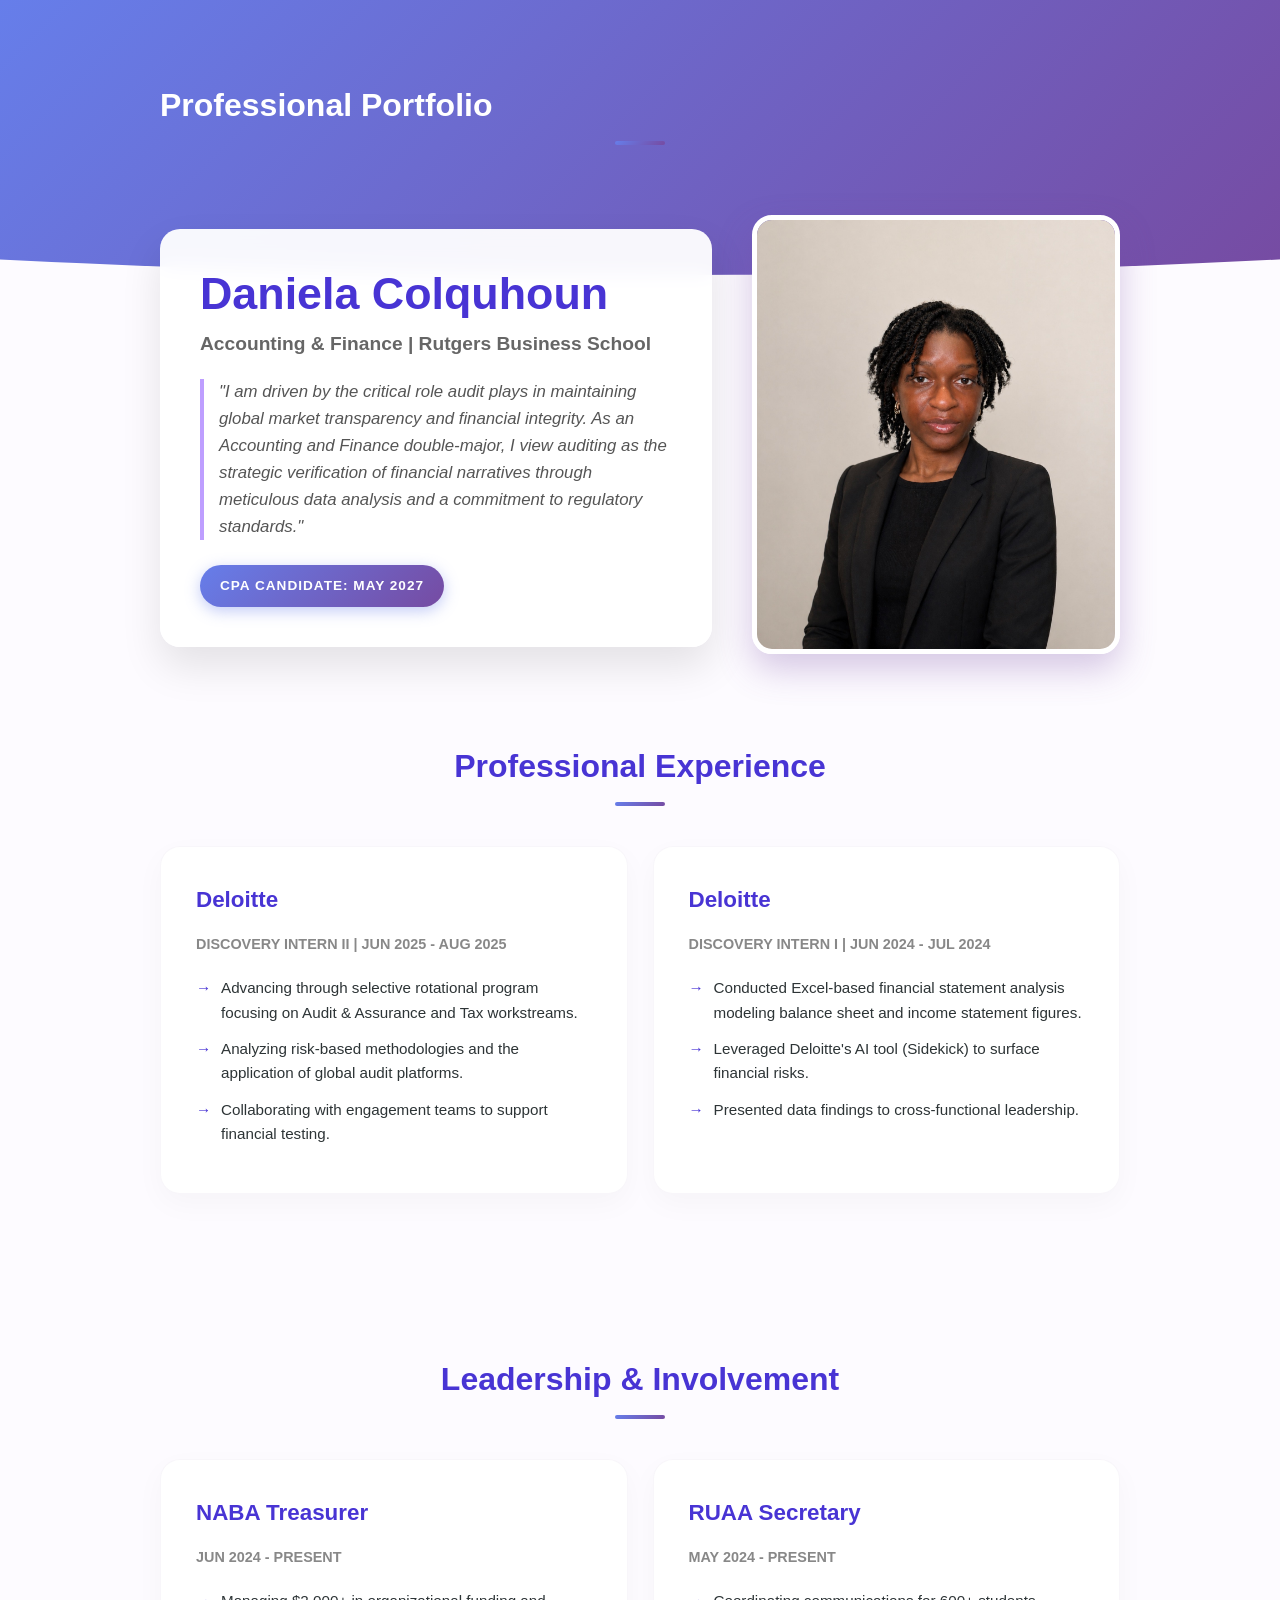
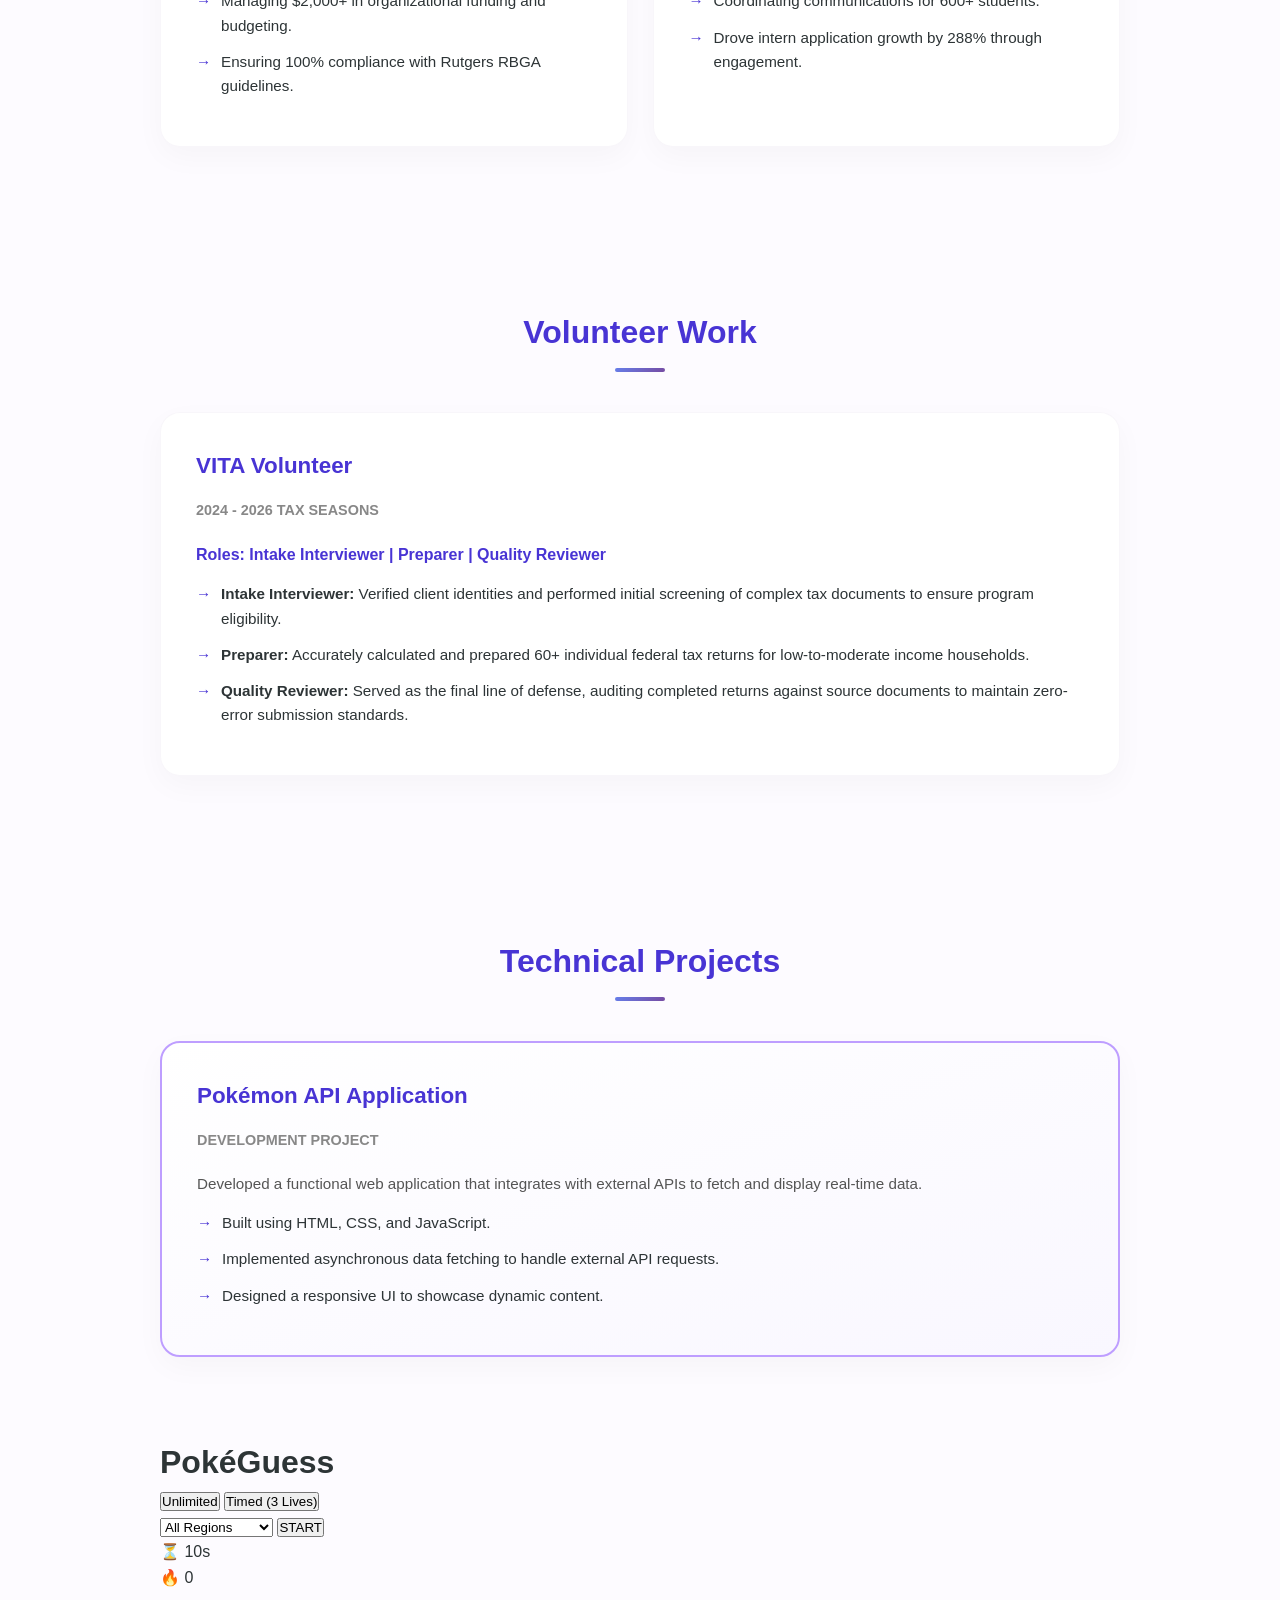
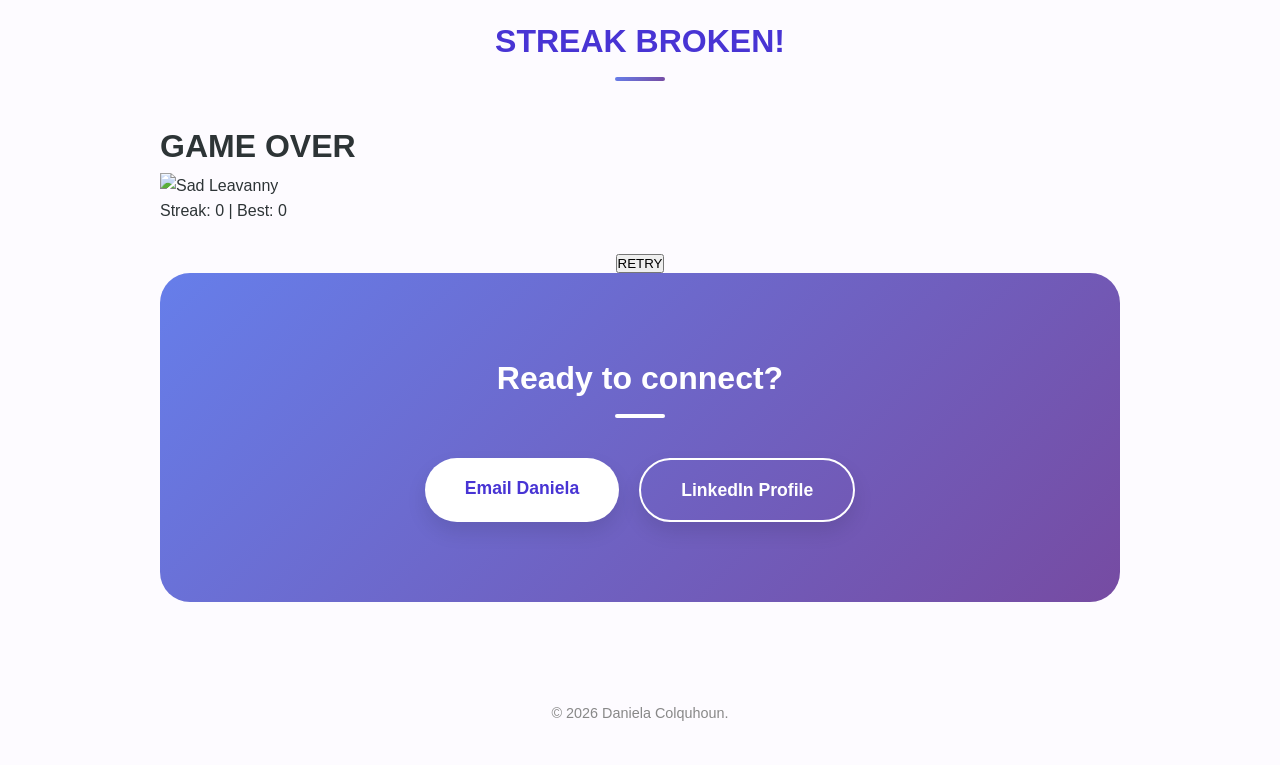
==== index.html @ 24320931 "Update index.html" ====
<!DOCTYPE html>
<html lang="en">
<head>
    <meta charset="UTF-8">
    <meta name="viewport" content="width=device-width, initial-scale=1.0">
    <title>Daniela Colquhoun | Accounting & Finance Portfolio</title>
    <!-- Animation Library -->
    <link rel="stylesheet" href="https://cdnjs.cloudflare.com/ajax/libs/animate.css/4.1.1/animate.min.css"/>
    <style>
        :root {
            --primary-grad: linear-gradient(135deg, #667eea 0%, #764ba2 100%);
            --deep-purple: #4834d4;
            --accent-purple: #be9eff;
            --background: #fdfbff;
            --text-dark: #2d3436;
            --white: #ffffff;
        }

        * { box-sizing: border-box; margin: 0; padding: 0; }

        body {
            font-family: 'Inter', -apple-system, BlinkMacSystemFont, "Segoe UI", Roboto, sans-serif;
            line-height: 1.6;
            color: var(--text-dark);
            background-color: var(--background);
            overflow-x: hidden;
        }

        .header-bg {
            background: var(--primary-grad);
            color: white;
            padding: 80px 0 120px 0;
            clip-path: ellipse(150% 100% at 50% 0%);
        }

        .container { max-width: 1000px; margin: 0 auto; padding: 0 20px; }

        .hero {
            display: grid;
            grid-template-columns: 1.2fr 0.8fr;
            gap: 40px;
            align-items: center;
            margin-top: -60px;
        }

        .hero-text {
            background: rgba(255, 255, 255, 0.95);
            padding: 40px;
            border-radius: 20px;
            box-shadow: 0 20px 40px rgba(0,0,0,0.1);
            backdrop-filter: blur(10px);
        }

        .hero-text h1 { font-size: 2.8rem; color: var(--deep-purple); line-height: 1.1; margin-bottom: 10px; }
        .hero-text .subtitle { font-size: 1.2rem; color: #666; font-weight: 600; margin-bottom: 20px; display: block; }
        .hero-text p { font-size: 1.05rem; margin-bottom: 25px; color: #555; border-left: 4px solid var(--accent-purple); padding-left: 15px; font-style: italic; }

        .profile-pic { 
            width: 100%; 
            border-radius: 20px; 
            box-shadow: 0 15px 35px rgba(118, 75, 162, 0.3);
            border: 5px solid white;
            transition: transform 0.4s ease;
        }
        .profile-pic:hover { transform: scale(1.03); }

        .badge {
            display: inline-block;
            padding: 10px 20px;
            background: var(--primary-grad);
            color: white;
            border-radius: 50px;
            font-weight: bold;
            font-size: 0.85rem;
            text-transform: uppercase;
            letter-spacing: 1px;
            box-shadow: 0 4px 15px rgba(102, 126, 234, 0.4);
        }

        section { padding: 80px 0; }
        h2 { font-size: 2rem; color: var(--deep-purple); margin-bottom: 40px; text-align: center; position: relative; }
        h2::after {
            content: '';
            display: block;
            width: 50px;
            height: 4px;
            background: var(--primary-grad);
            margin: 10px auto;
            border-radius: 2px;
        }

        .bento-grid { display: grid; grid-template-columns: repeat(auto-fit, minmax(320px, 1fr)); gap: 25px; }

        .card { 
            background: var(--white); 
            padding: 35px; 
            border-radius: 20px; 
            box-shadow: 0 10px 30px rgba(0,0,0,0.03); 
            transition: all 0.3s ease;
            border: 1px solid rgba(118, 75, 162, 0.05);
        }
        .card:hover { 
            transform: translateY(-10px); 
            box-shadow: 0 20px 40px rgba(118, 75, 162, 0.1);
        }
        .card h3 { color: var(--deep-purple); margin-bottom: 15px; font-size: 1.4rem; }
        .card .date { display: block; font-size: 0.9rem; color: #888; margin-bottom: 20px; font-weight: 600; text-transform: uppercase; }

        ul { list-style-type: none; }
        ul li { position: relative; padding-left: 25px; margin-bottom: 12px; font-size: 0.95rem; }
        ul li::before { 
            content: "→"; 
            color: var(--deep-purple); 
            position: absolute; 
            left: 0; 
            font-weight: bold; 
        }

        #contact { 
            text-align: center; 
            background: var(--primary-grad); 
            padding: 80px 20px; 
            border-radius: 30px; 
            color: white;
            margin-bottom: 60px;
        }
        #contact h2 { color: white; }
        #contact h2::after { background: white; }

        .btn-group {
            display: flex;
            gap: 20px;
            justify-content: center;
            flex-wrap: wrap;
            margin-top: 30px;
        }

        .btn {
            display: inline-block;
            padding: 16px 40px;
            background: white;
            color: var(--deep-purple);
            text-decoration: none;
            border-radius: 50px;
            font-weight: bold;
            font-size: 1.1rem;
            transition: all 0.3s ease;
            box-shadow: 0 10px 20px rgba(0,0,0,0.1);
        }
        .btn:hover { 
            transform: scale(1.05);
            box-shadow: 0 15px 30px rgba(0,0,0,0.2);
        }

        .btn-outline {
            background: transparent;
            border: 2px solid white;
            color: white;
        }
        .btn-outline:hover {
            background: white;
            color: var(--deep-purple);
        }

        footer { text-align: center; padding: 40px 0; font-size: 0.9rem; color: #888; }

        .reveal { opacity: 0; transform: translateY(30px); transition: all 0.8s ease-out; }
        .reveal.active { opacity: 1; transform: translateY(0); }

        .project-card {
            border: 2px solid var(--accent-purple);
            background: linear-gradient(to bottom right, #ffffff, #f9f7ff);
        }

        @media (max-width: 768px) {
            .hero { grid-template-columns: 1fr; text-align: center; }
            .hero-text { margin-top: 0; }
            .hero-text h1 { font-size: 2.2rem; }
        }
    </style>

    <link rel="stylesheet" href="game-style.css">
    
</head>
<body>

<div class="header-bg">
    <div class="container">
        <h2 style="color: white; border: none; text-align: left; margin-bottom: 0;" class="animate__animated animate__fadeInDown">Professional Portfolio</h2>
    </div>
</div>

<div class="container">
    <header class="hero">
        <div class="hero-text animate__animated animate__fadeInLeft">
            <h1>Daniela Colquhoun</h1>
            <span class="subtitle">Accounting & Finance | Rutgers Business School</span>
            <p>
                "I am driven by the critical role audit plays in maintaining global market transparency and financial integrity. As an Accounting and Finance double-major, I view auditing as the strategic verification of financial narratives through meticulous data analysis and a commitment to regulatory standards."
            </p>
            <div class="badge-container">
                <span class="badge">CPA Candidate: May 2027</span>
            </div>
        </div>
        <div class="hero-image animate__animated animate__fadeInRight">
            <img src="Assets/IMG_1152.jpg" alt="Daniela Colquhoun" class="profile-pic">
        </div>
    </header>

    <section id="experience">
        <h2 class="reveal">Professional Experience</h2>
        <div class="bento-grid">
            <div class="card reveal">
                <h3>Deloitte</h3>
                <span class="date">Discovery Intern II | Jun 2025 - Aug 2025</span>
                <ul>
                    <li>Advancing through selective rotational program focusing on Audit & Assurance and Tax workstreams.</li>
                    <li>Analyzing risk-based methodologies and the application of global audit platforms.</li>
                    <li>Collaborating with engagement teams to support financial testing.</li>
                </ul>
            </div>

            <div class="card reveal">
                <h3>Deloitte</h3>
                <span class="date">Discovery Intern I | Jun 2024 - Jul 2024</span>
                <ul>
                    <li>Conducted Excel-based financial statement analysis modeling balance sheet and income statement figures.</li>
                    <li>Leveraged Deloitte's AI tool (Sidekick) to surface financial risks.</li>
                    <li>Presented data findings to cross-functional leadership.</li>
                </ul>
            </div>
        </div>
    </section>

    <section id="leadership">
        <h2 class="reveal">Leadership & Involvement</h2>
        <div class="bento-grid">
            <div class="card reveal">
                <h3>NABA Treasurer</h3>
                <span class="date">Jun 2024 - Present</span>
                <ul>
                    <li>Managing $2,000+ in organizational funding and budgeting.</li>
                    <li>Ensuring 100% compliance with Rutgers RBGA guidelines.</li>
                </ul>
            </div>
            <div class="card reveal">
                <h3>RUAA Secretary</h3>
                <span class="date">May 2024 - Present</span>
                <ul>
                    <li>Coordinating communications for 600+ students.</li>
                    <li>Drove intern application growth by 288% through engagement.</li>
                </ul>
            </div>
        </div>
    </section>

    <section id="volunteer">
        <h2 class="reveal">Volunteer Work</h2>
        <div class="card reveal" style="width: 100%;">
            <h3>VITA Volunteer</h3>
            <span class="date">2024 - 2026 Tax Seasons</span>
            <p style="margin-bottom: 15px; font-weight: 600; color: var(--deep-purple);">Roles: Intake Interviewer | Preparer | Quality Reviewer</p>
            <ul>
                <li><strong>Intake Interviewer:</strong> Verified client identities and performed initial screening of complex tax documents to ensure program eligibility.</li>
                <li><strong>Preparer:</strong> Accurately calculated and prepared 60+ individual federal tax returns for low-to-moderate income households.</li>
                <li><strong>Quality Reviewer:</strong> Served as the final line of defense, auditing completed returns against source documents to maintain zero-error submission standards.</li>
            </ul>
        </div>
    </section>

    <section id="projects">
        <h2 class="reveal">Technical Projects</h2>
        <div class="bento-grid">
            <div class="card reveal project-card">
                <h3>Pokémon API Application</h3>
                <span class="date">Development Project</span>
                <p style="margin-bottom: 15px; font-size: 0.95rem; color: #555;">Developed a functional web application that integrates with external APIs to fetch and display real-time data.</p>
                <ul>
                    <li>Built using HTML, CSS, and JavaScript.</li>
                    <li>Implemented asynchronous data fetching to handle external API requests.</li>
                    <li>Designed a responsive UI to showcase dynamic content.</li>
                </ul>
            </div>
        </div>
    </section>

    <div id="poke-mini-app">
    <div id="start-screen" class="game-screen">
        <h1>PokéGuess</h1>
        <div class="mode-select">
            <button onclick="setMode('unlimited')">Unlimited</button>
            <button onclick="setMode('timed')">Timed (3 Lives)</button>
        </div>
        <div id="filter-settings" class="hidden">
            <select id="region-filter">
                <option value="all">All Regions</option>
                <option value="kanto">Kanto (Gen 1)</option>
                <option value="paldea">Paldea (Gen 9)</option>
            </select>
            <button class="start-btn" onclick="startGame()">START</button>
        </div>
    </div>

    <div id="game-container" class="game-screen hidden">
        <div class="stats-bar">
            <div id="lives-container"></div>
            <div id="timer-wrapper" class="hidden">⏳ <span id="timer">10</span>s</div>
            <div class="streak-count">🔥 <span id="current-score">0</span></div>
        </div>
        <div class="canvas">
            <img id="poke-sprite" class="silhouette" src="">
        </div>
        <div id="button-grid"></div>
    </div>

    <div id="game-over-screen" class="game-screen hidden">
        <div class="game-over-content">
            <h2 class="streak-text">STREAK BROKEN!</h2>
            <h1 class="game-over-text">GAME OVER</h1>
            <img src="leavanny_sad.png" alt="Sad Leavanny" class="sad-img">
            <div class="final-stats">
                <p>Streak: <span id="final-score">0</span> | Best: <span id="local-high">0</span></p>
            </div>
            <div class="btn-group">
                <button class="animated-btn" onclick="location.reload()">RETRY</button>
            </div>
        </div>
    </div>
</div>
    
    <section id="contact" class="reveal">
        <h2>Ready to connect?</h2>
        <div class="btn-group">
            <a href="mailto:daniela.colquhoun@gmail.com" class="btn">Email Daniela</a>
            <a href="https://linkedin.com/in/daniela-colquhoun" target="_blank" class="btn btn-outline">LinkedIn Profile</a>
        </div>
    </section>

    <footer>
        <p>&copy; 2026 Daniela Colquhoun.</p>
    </footer>
</div>

<script>
    function reveal() {
        var reveals = document.querySelectorAll(".reveal");
        for (var i = 0; i < reveals.length; i++) {
            var windowHeight = window.innerHeight;
            var elementTop = reveals[i].getBoundingClientRect().top;
            var elementVisible = 150;
            if (elementTop < windowHeight - elementVisible) {
                reveals[i].classList.add("active");
            }
        }
    }
    window.addEventListener("scroll", reveal);
    reveal();
</script>

    <script src="game-logic.js"></script>
    
</body>
</html>
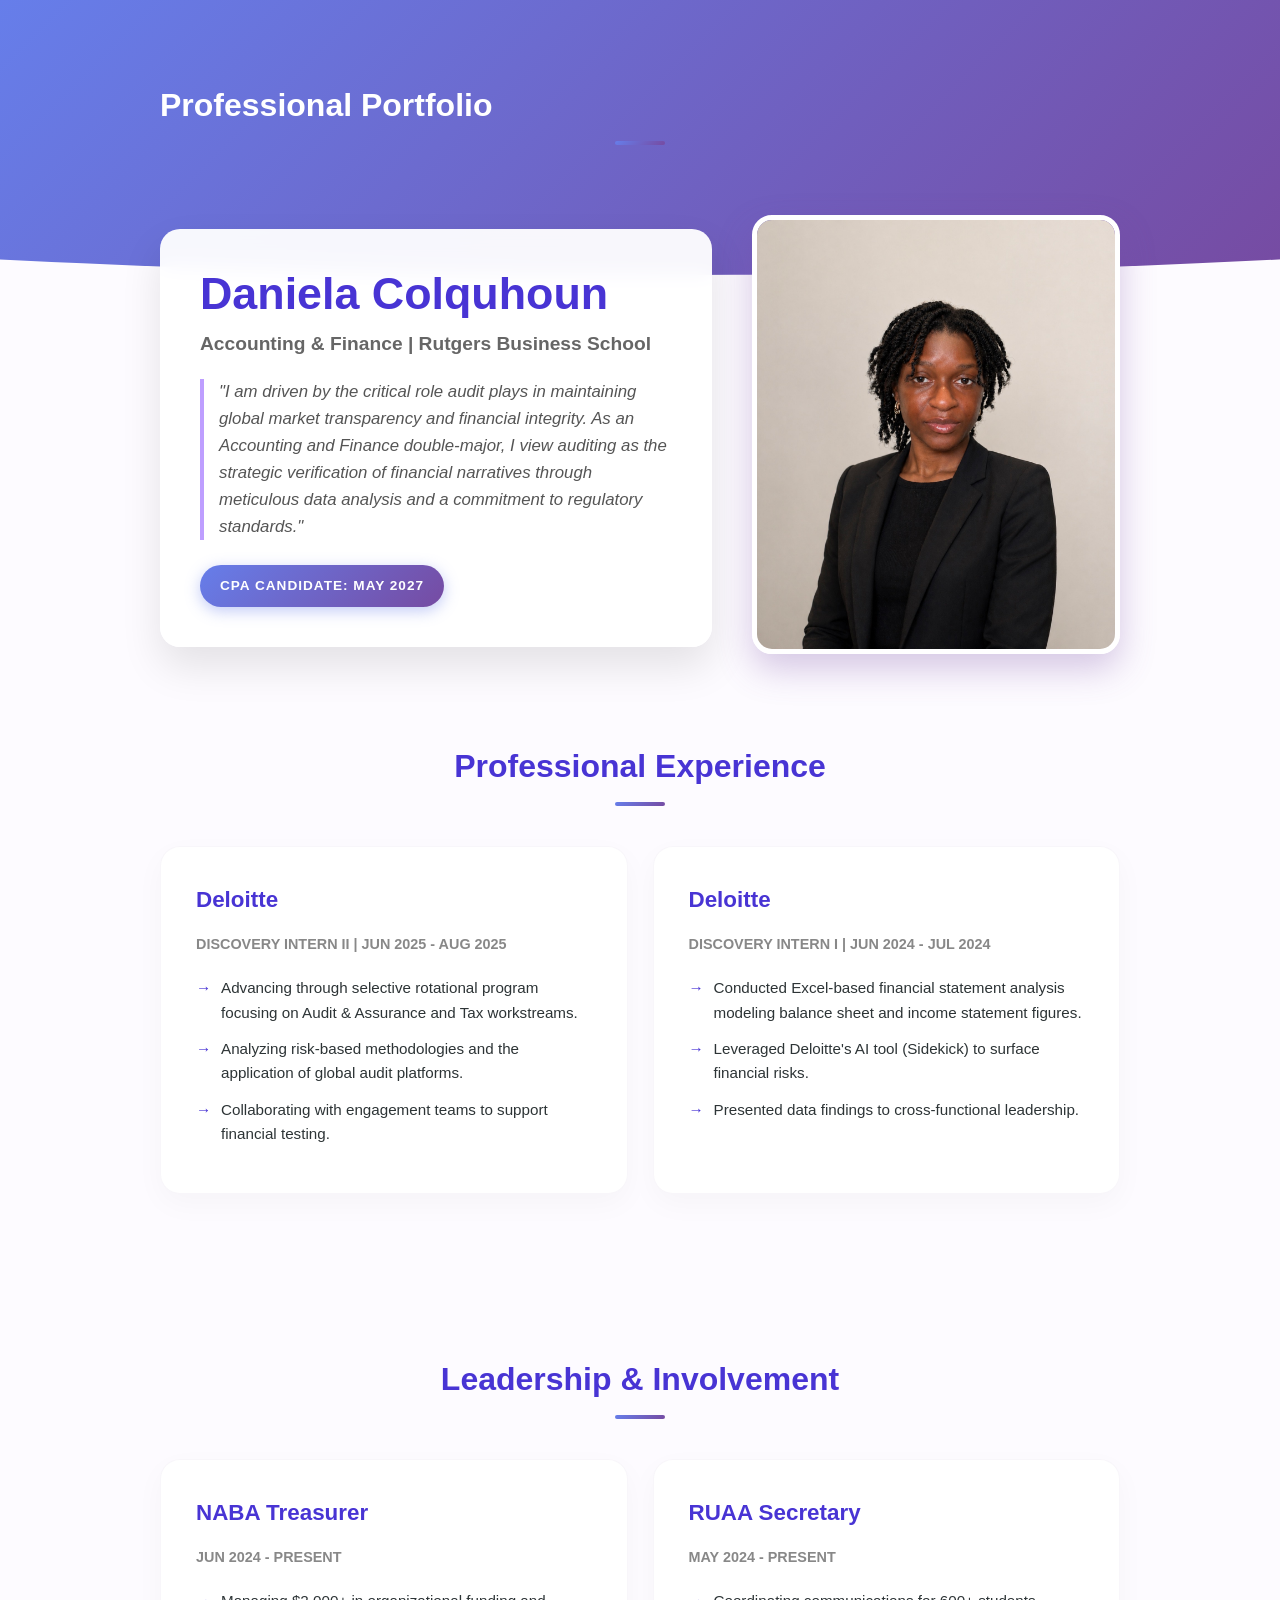
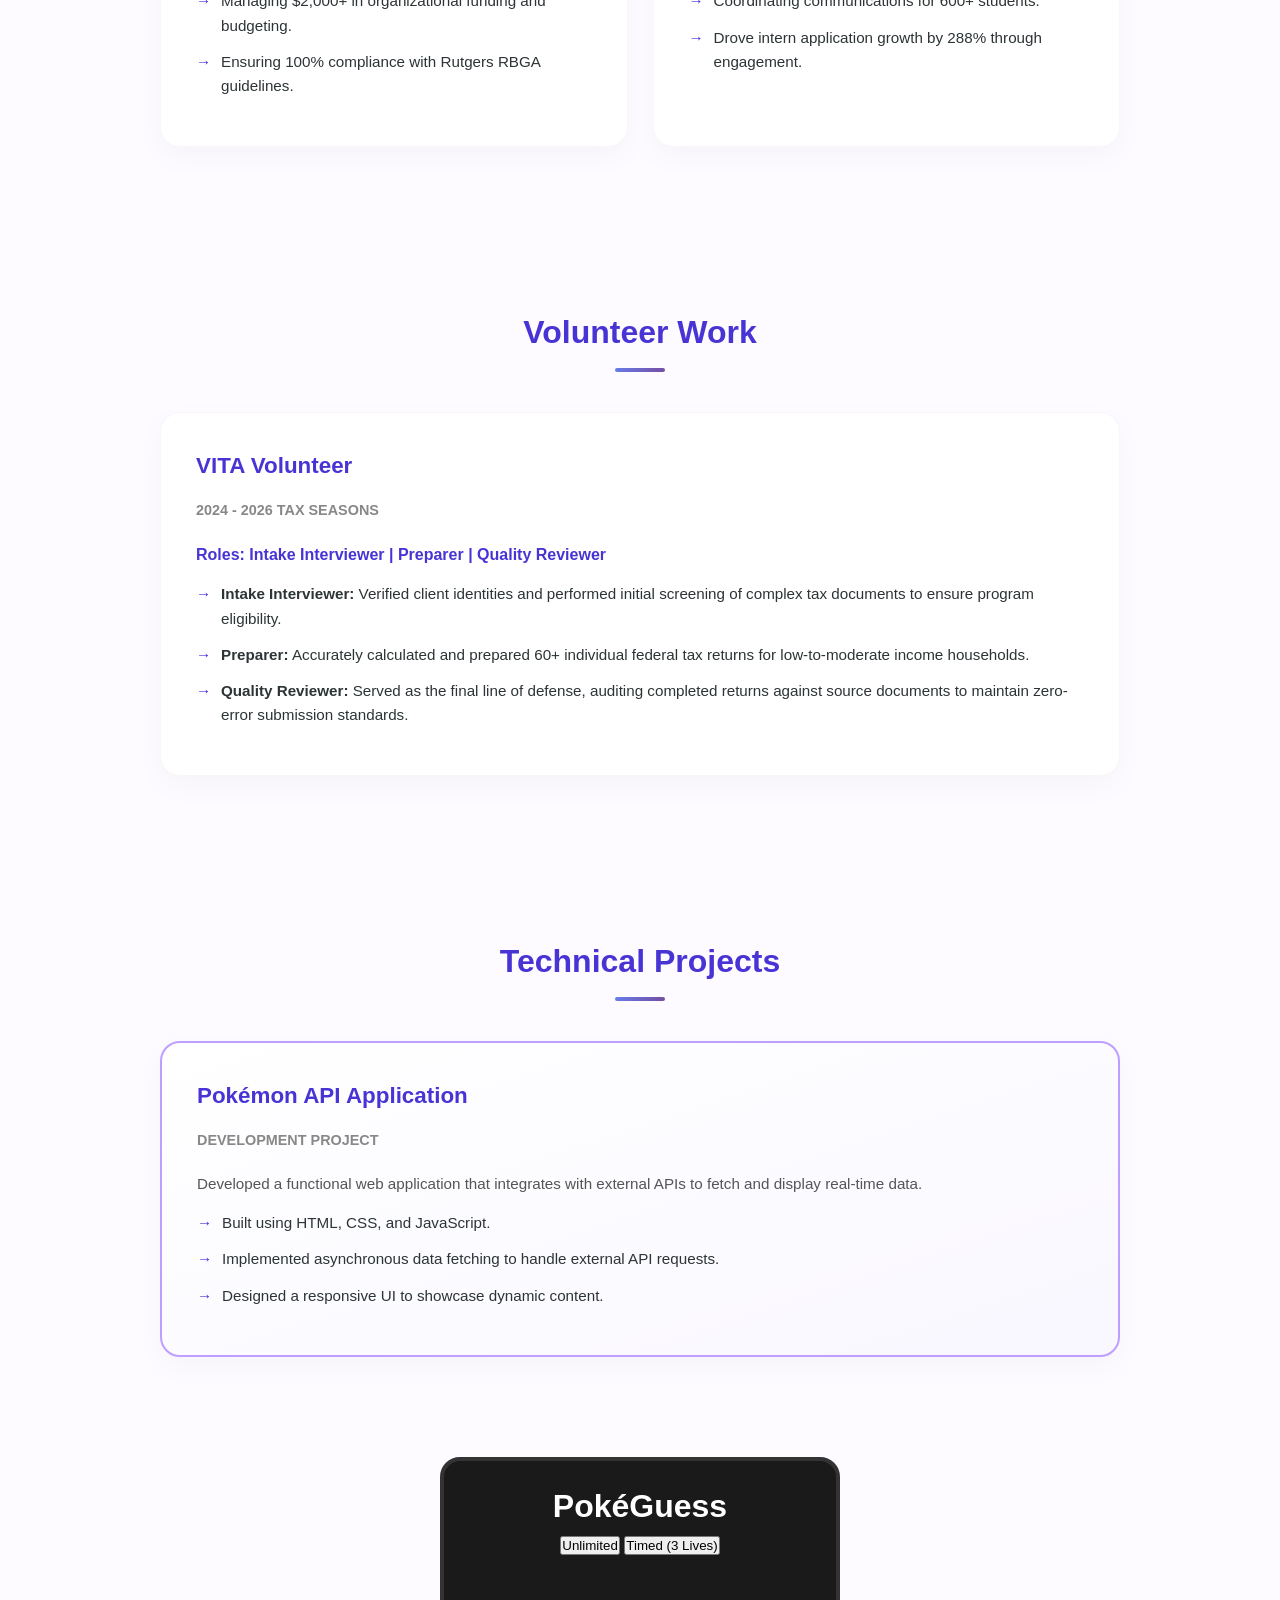
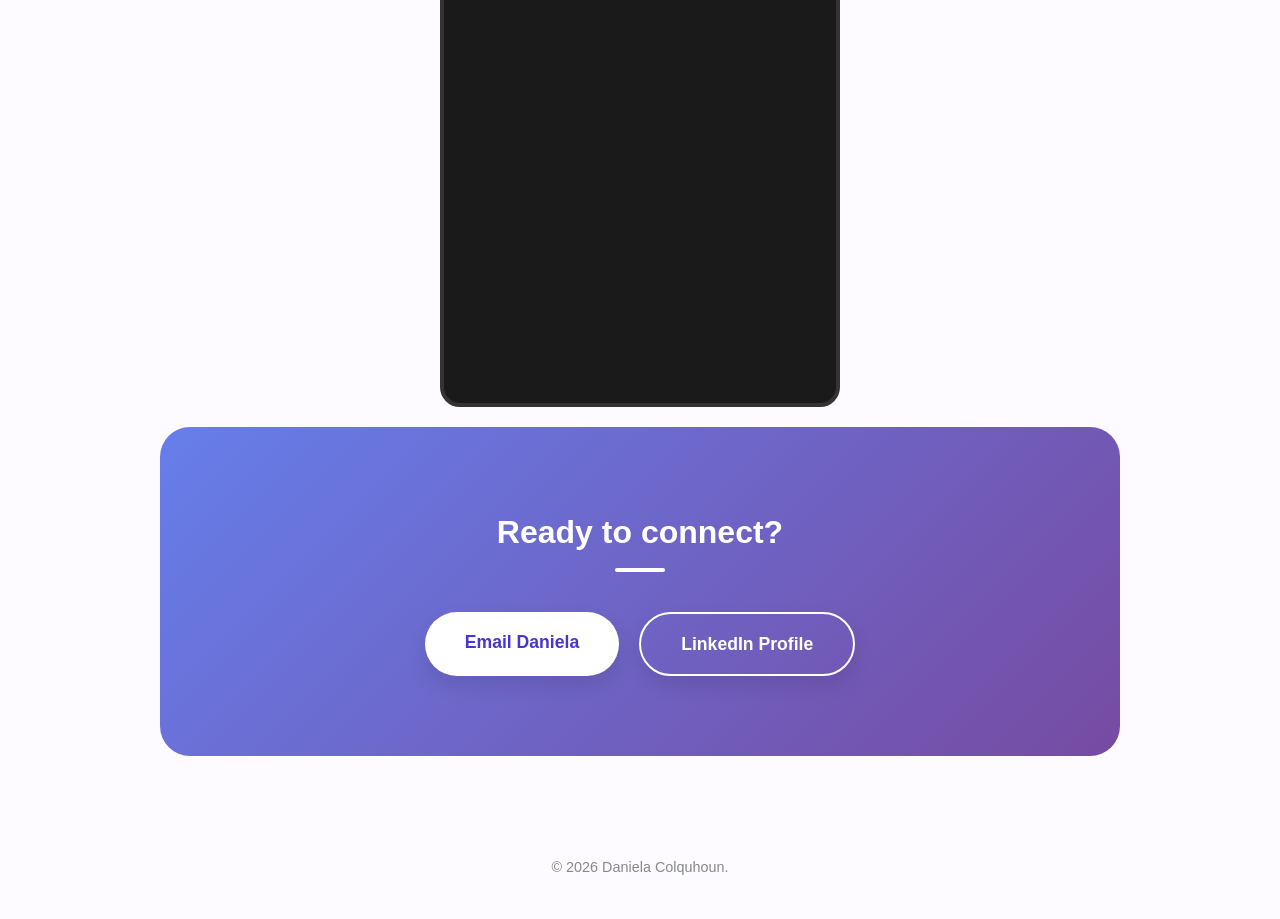
==== commit 836ca157: "Update index.html" ====
--- a/index.html
+++ b/index.html
@@ -15,7 +15,7 @@
             --text-dark: #2d3436;
             --white: #ffffff;
         }
-
+ 
         * { box-sizing: border-box; margin: 0; padding: 0; }
 
         body {
--- a/game-style.css
+++ b/game-style.css
@@ -0,0 +1,34 @@
+#poke-mini-app {
+    width: 100%; max-width: 400px; height: 550px;
+    background: #1a1a1a; color: white; border-radius: 20px;
+    position: relative; overflow: hidden; margin: 20px auto; 
+    border: 4px solid #333; font-family: sans-serif;
+}
+
+.game-screen { 
+    position: absolute; inset: 0; padding: 20px; 
+    display: flex; flex-direction: column; align-items: center; 
+}
+
+.hidden { display: none !important; }
+
+.silhouette { 
+    filter: brightness(0); max-height: 180px; 
+    transition: filter 0.4s; margin: 20px 0;
+}
+.revealed { filter: brightness(1) !important; }
+
+#button-grid { 
+    display: grid; grid-template-columns: 1fr 1fr; 
+    gap: 10px; width: 100%;
+}
+
+.game-over-text {
+    font-size: 2rem; color: #fff;
+    text-shadow: 0 0 10px #ff4444;
+    animation: gameGlow 1.5s infinite alternate;
+}
+
+@keyframes gameGlow { from { opacity: 0.8; } to { opacity: 1; } }
+
+.sad-img { width: 100%; border-radius: 10px; margin: 10px 0; }
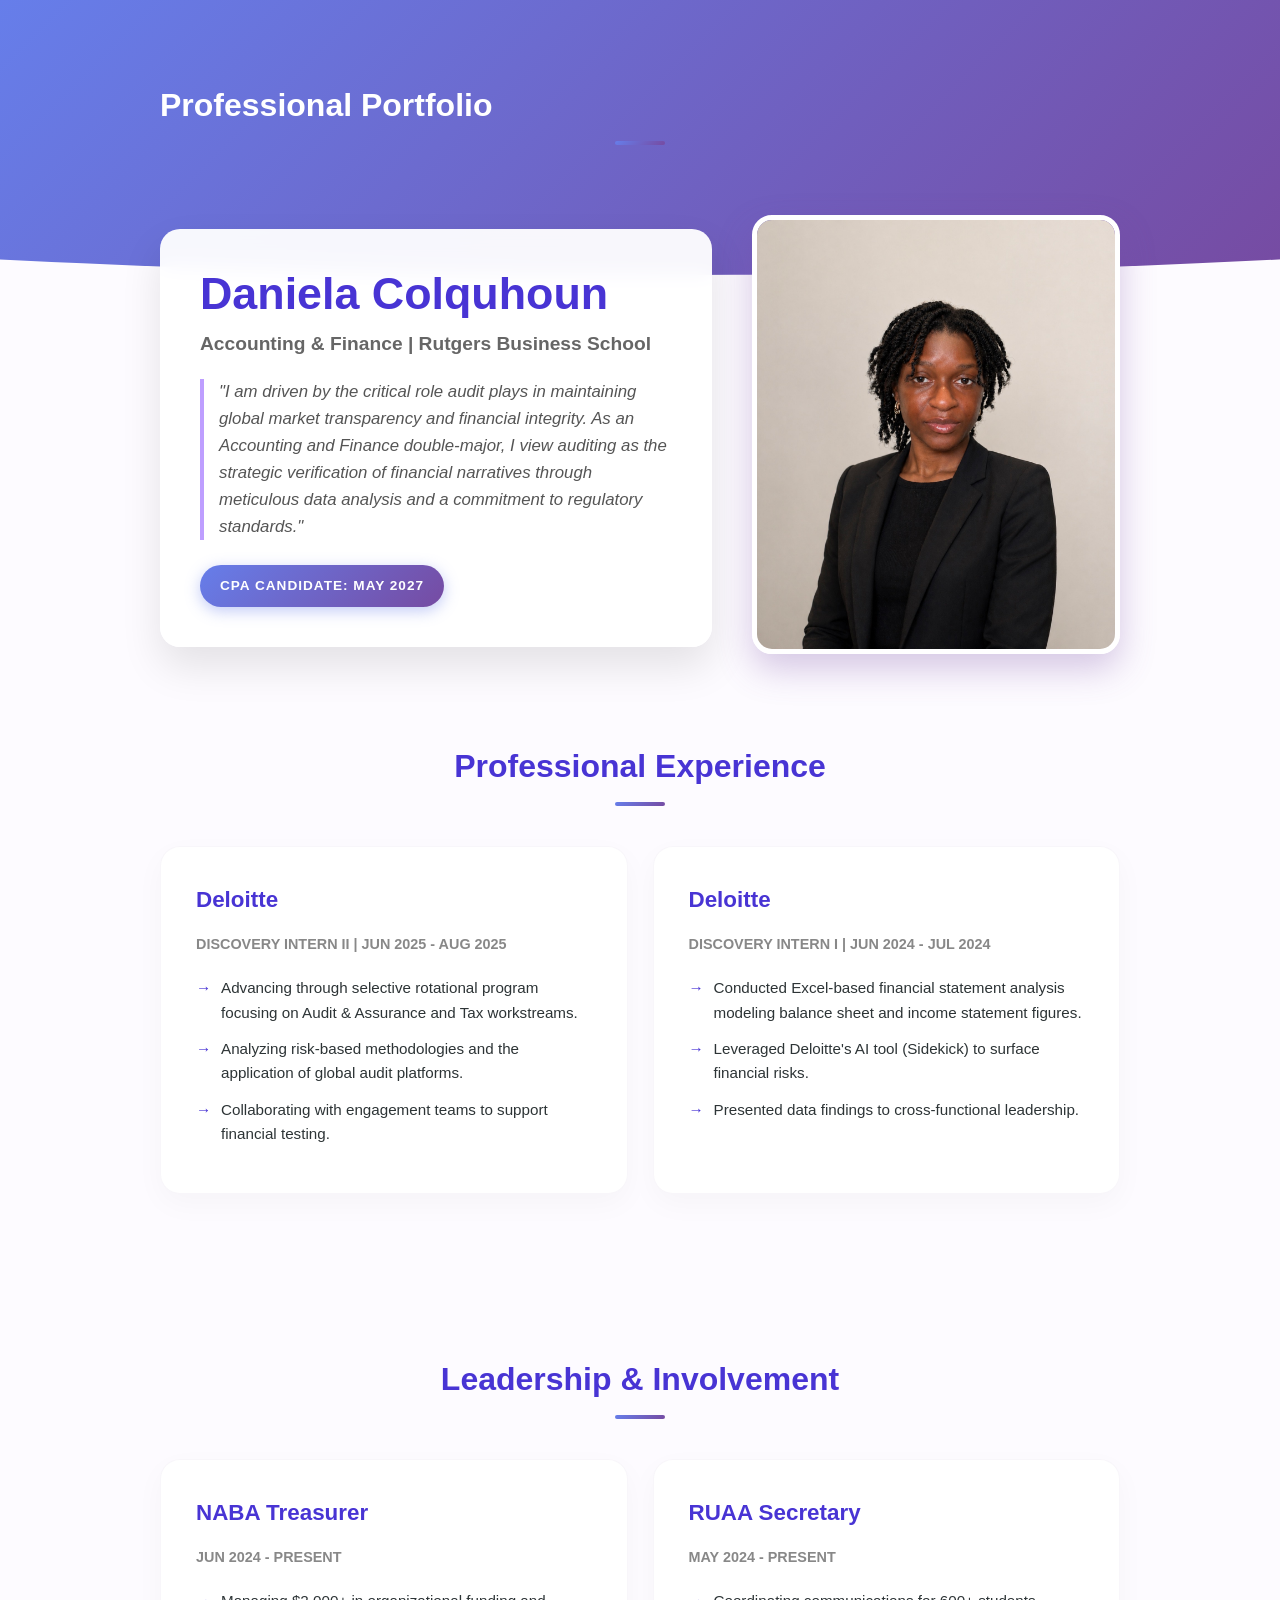
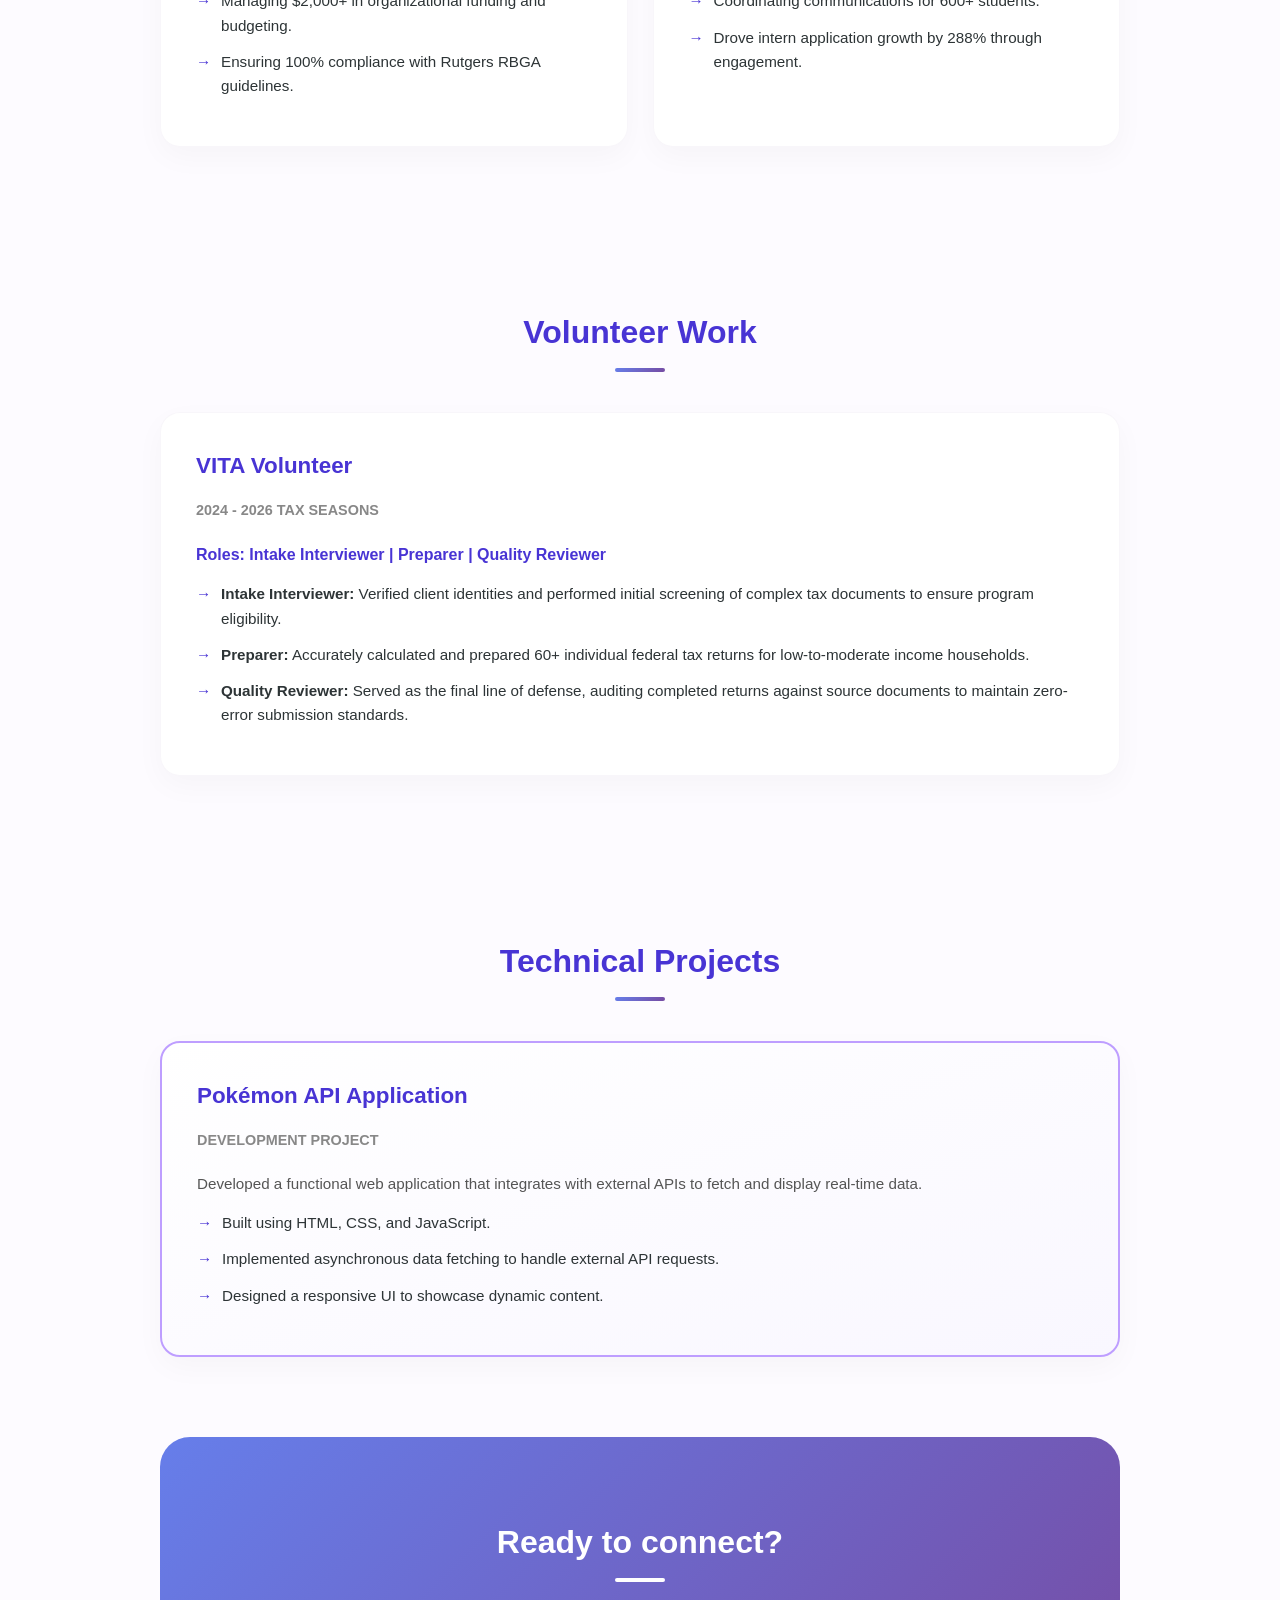
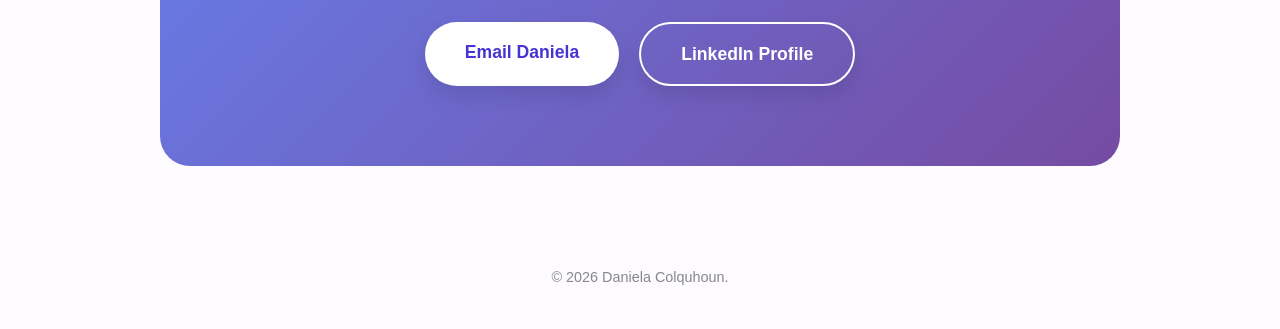
==== commit 5988fa99: "Add files via upload" ====
--- a/index.html
+++ b/index.html
@@ -15,7 +15,7 @@
             --text-dark: #2d3436;
             --white: #ffffff;
         }
- 
+
         * { box-sizing: border-box; margin: 0; padding: 0; }
 
         body {
@@ -178,9 +178,6 @@
             .hero-text h1 { font-size: 2.2rem; }
         }
     </style>
-
-    <link rel="stylesheet" href="game-style.css">
-    
 </head>
 <body>
 
@@ -284,50 +281,6 @@
         </div>
     </section>
 
-    <div id="poke-mini-app">
-    <div id="start-screen" class="game-screen">
-        <h1>PokéGuess</h1>
-        <div class="mode-select">
-            <button onclick="setMode('unlimited')">Unlimited</button>
-            <button onclick="setMode('timed')">Timed (3 Lives)</button>
-        </div>
-        <div id="filter-settings" class="hidden">
-            <select id="region-filter">
-                <option value="all">All Regions</option>
-                <option value="kanto">Kanto (Gen 1)</option>
-                <option value="paldea">Paldea (Gen 9)</option>
-            </select>
-            <button class="start-btn" onclick="startGame()">START</button>
-        </div>
-    </div>
-
-    <div id="game-container" class="game-screen hidden">
-        <div class="stats-bar">
-            <div id="lives-container"></div>
-            <div id="timer-wrapper" class="hidden">⏳ <span id="timer">10</span>s</div>
-            <div class="streak-count">🔥 <span id="current-score">0</span></div>
-        </div>
-        <div class="canvas">
-            <img id="poke-sprite" class="silhouette" src="">
-        </div>
-        <div id="button-grid"></div>
-    </div>
-
-    <div id="game-over-screen" class="game-screen hidden">
-        <div class="game-over-content">
-            <h2 class="streak-text">STREAK BROKEN!</h2>
-            <h1 class="game-over-text">GAME OVER</h1>
-            <img src="leavanny_sad.png" alt="Sad Leavanny" class="sad-img">
-            <div class="final-stats">
-                <p>Streak: <span id="final-score">0</span> | Best: <span id="local-high">0</span></p>
-            </div>
-            <div class="btn-group">
-                <button class="animated-btn" onclick="location.reload()">RETRY</button>
-            </div>
-        </div>
-    </div>
-</div>
-    
     <section id="contact" class="reveal">
         <h2>Ready to connect?</h2>
         <div class="btn-group">
@@ -357,7 +310,5 @@
     reveal();
 </script>
 
-    <script src="game-logic.js"></script>
-    
 </body>
 </html>
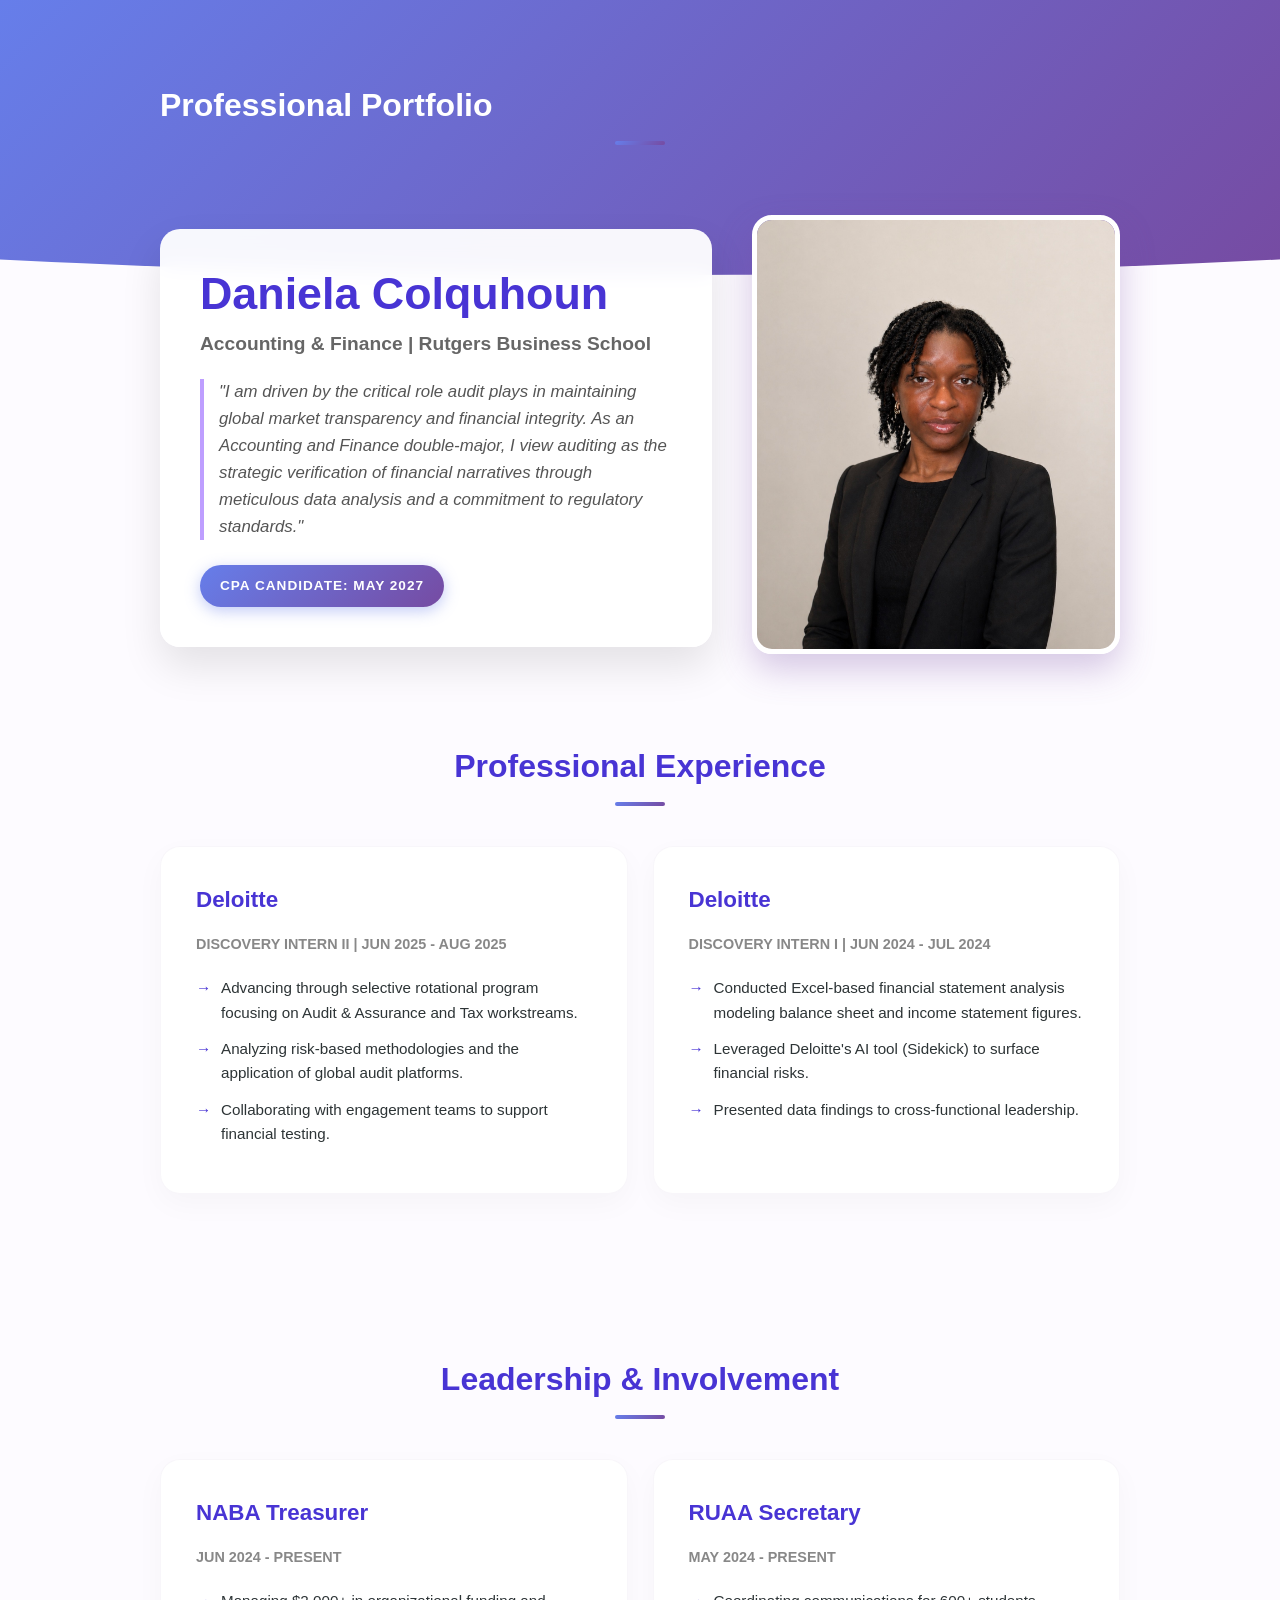
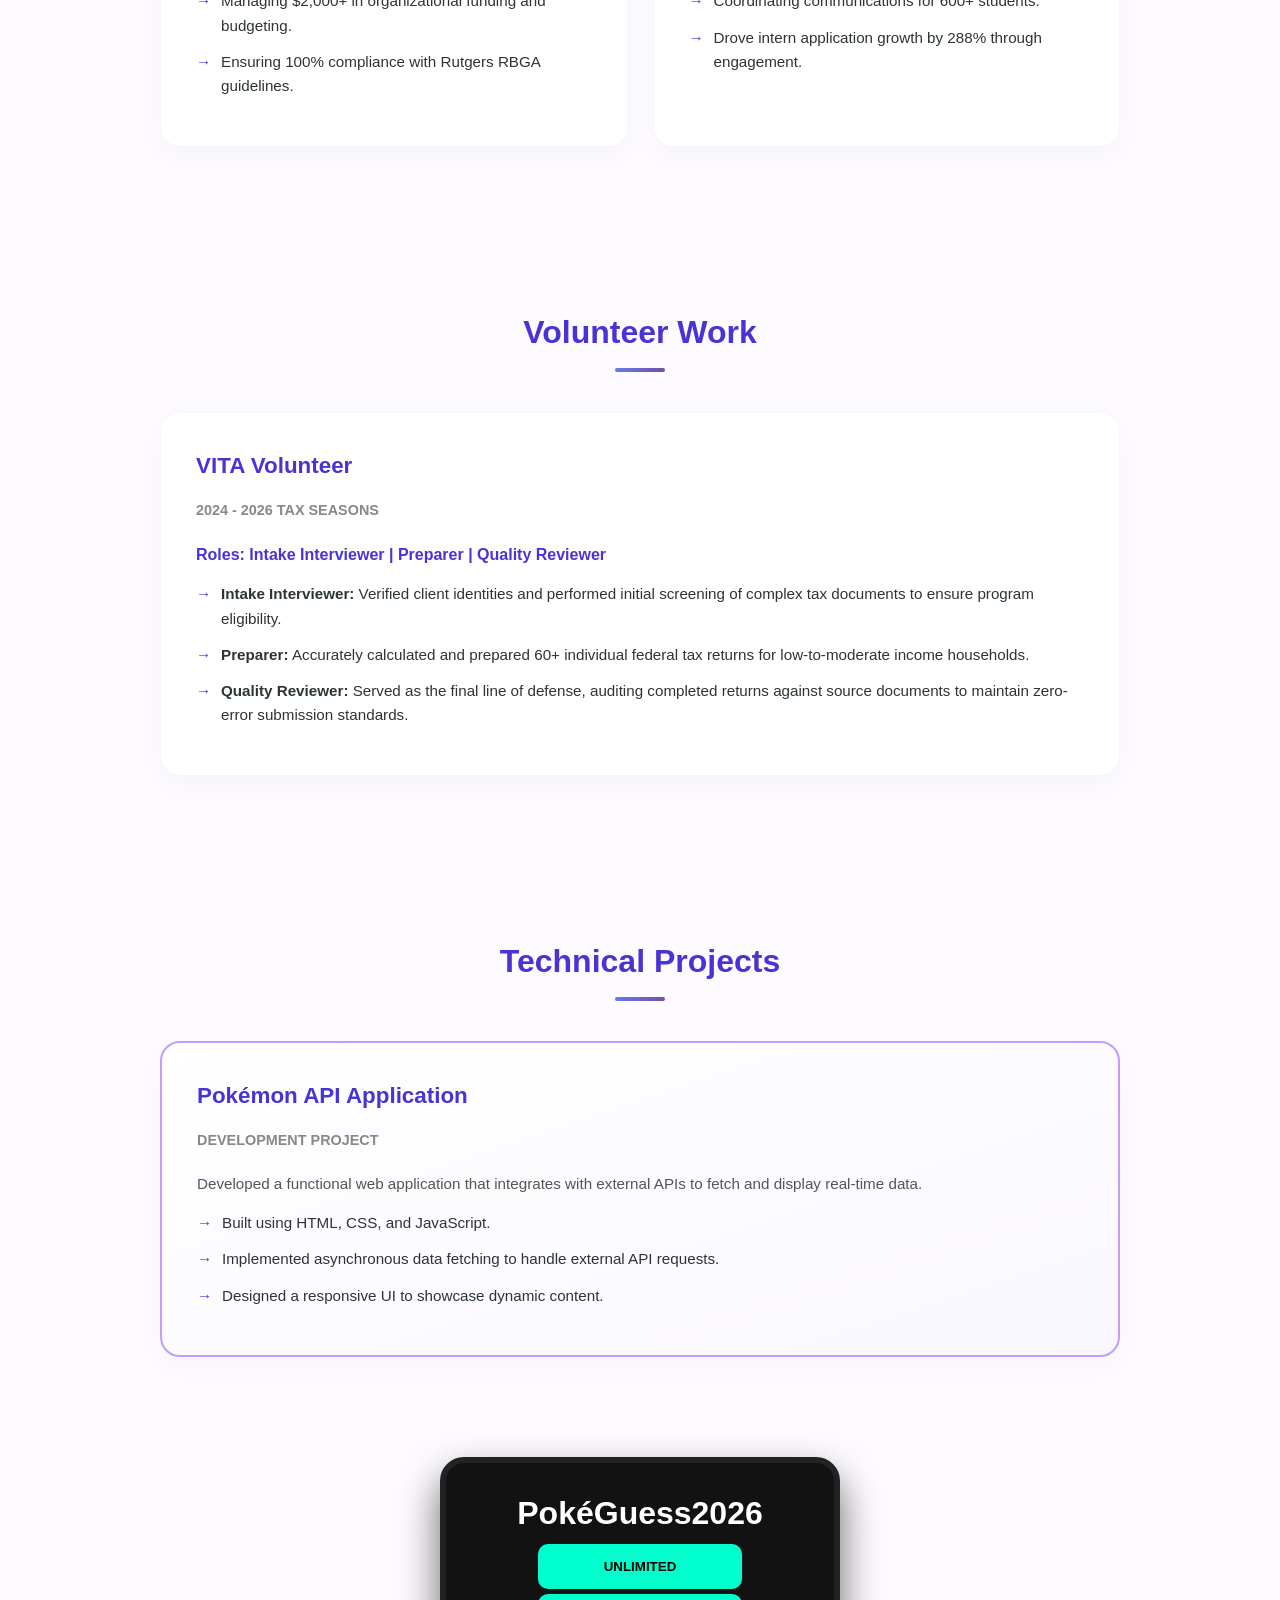
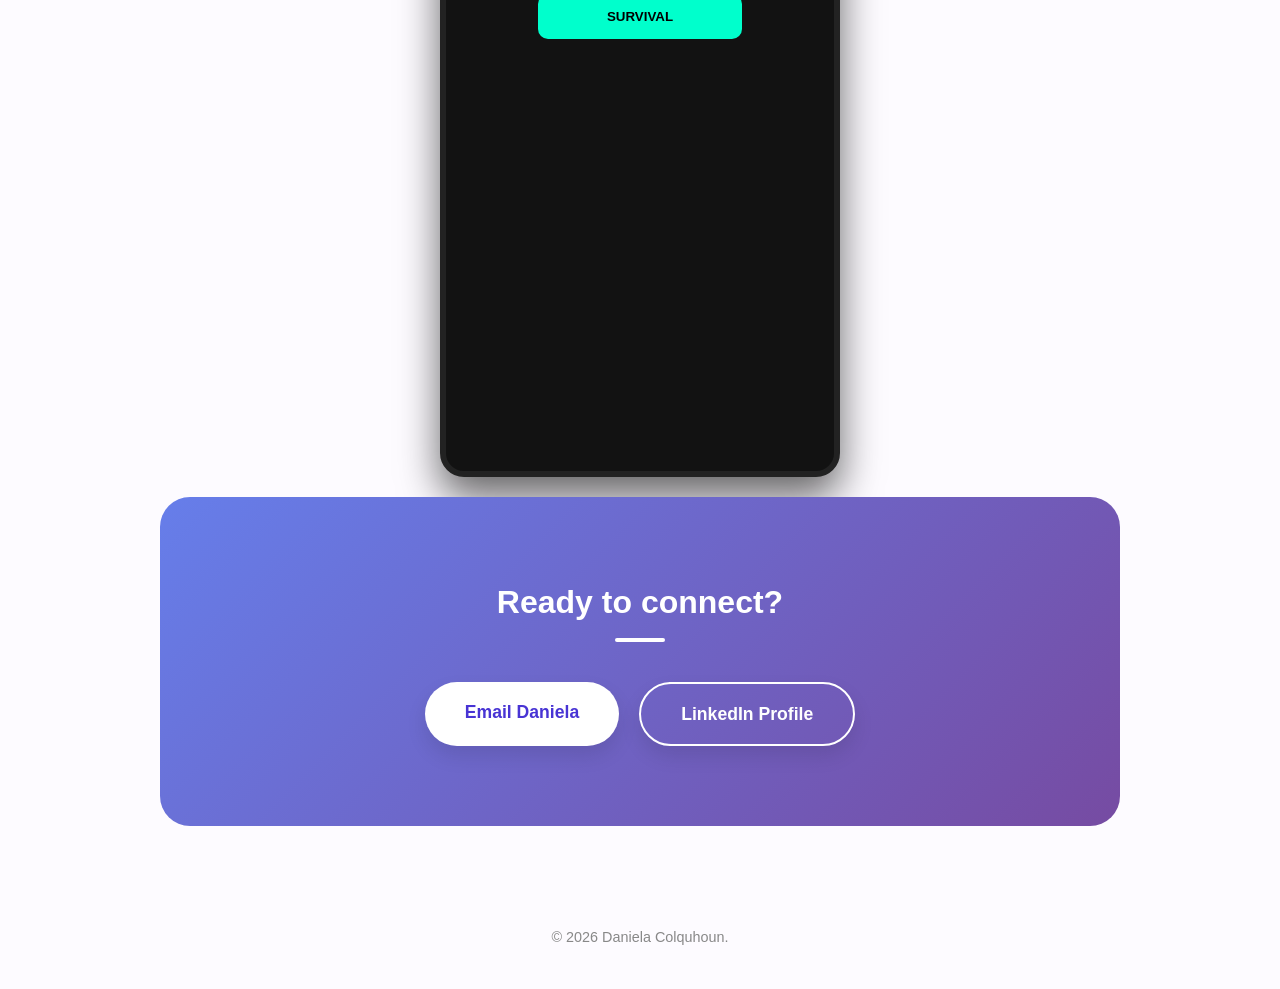
==== commit 0b59f909: "Update index.html" ====
--- a/index.html
+++ b/index.html
@@ -281,6 +281,57 @@
         </div>
     </section>
 
+<div id="poke-mini-app">
+    <div id="start-screen" class="game-screen">
+        <h1 class="game-title">PokéGuess<span>2026</span></h1>
+        <div class="mode-select">
+            <button class="mode-btn" onclick="setMode('unlimited')">UNLIMITED</button>
+            <button class="mode-btn" onclick="setMode('timed')">SURVIVAL</button>
+        </div>
+        <div id="filter-settings" class="hidden">
+            <div class="filter-group">
+                <label>Region</label>
+                <select id="region-filter">
+                    <option value="all">All Generations</option>
+                    <option value="1">Kanto (Gen 1)</option>
+                    <option value="9">Paldea (Gen 9)</option>
+                    <option value="10">Winds & Waves (Gen 10)</option>
+                </select>
+            </div>
+            <div class="filter-group">
+                <label>Type</label>
+                <select id="type-filter"><option value="all">Any Type</option><option value="fire">Fire</option></select>
+            </div>
+            <button class="start-btn" onclick="startGame()">START QUIZ</button>
+        </div>
+    </div>
+
+    <div id="game-container" class="game-screen hidden">
+        <div class="stats-bar">
+            <div id="lives-display">❤️❤️❤️</div>
+            <div id="timer-wrapper" class="hidden">⏳ <span id="timer-display">10</span>s</div>
+            <div class="streak-pill">🔥 <span id="current-score">0</span></div>
+        </div>
+        <div class="canvas"><img id="poke-sprite" class="silhouette" src=""></div>
+        <div id="button-grid"></div>
+    </div>
+
+    <div id="game-over-screen" class="game-screen hidden">
+        <div class="game-over-content">
+            <h2 class="streak-header">STREAK BROKEN!</h2>
+            <h1 class="game-over-title">GAME OVER</h1>
+            <img src="leavanny_sad.png" alt="Sad Leavanny" class="sad-img">
+            <div class="final-stats">
+                <p>Streak: <span id="final-score">0</span></p>
+            </div>
+            <button class="retry-btn" onclick="location.reload()">RETRY</button>
+        </div>
+    </div>
+</div>
+
+<link rel="stylesheet" href="game-style.css">
+<script src="game-logic.js"></script>
+    
     <section id="contact" class="reveal">
         <h2>Ready to connect?</h2>
         <div class="btn-group">
--- a/game-style.css
+++ b/game-style.css
@@ -0,0 +1,24 @@
+#poke-mini-app {
+    width: 100%; max-width: 400px; height: 620px;
+    background: #121212; color: white; border-radius: 24px;
+    position: relative; overflow: hidden; margin: 20px auto; 
+    border: 6px solid #222; box-shadow: 0 20px 40px rgba(0,0,0,0.6);
+}
+.game-screen { position: absolute; inset: 0; padding: 25px; display: flex; flex-direction: column; align-items: center; }
+.hidden { display: none !important; }
+.canvas {
+    background: radial-gradient(circle, #ffffff 0%, #d4d4d4 100%);
+    width: 100%; height: 240px; border-radius: 18px;
+    display: flex; justify-content: center; align-items: center;
+    margin-bottom: 20px; border: 3px solid #333;
+}
+.silhouette { filter: brightness(0); max-height: 190px; transition: 0.4s; }
+.revealed { filter: brightness(1) !important; }
+.stats-bar { display: flex; justify-content: space-between; width: 100%; margin-bottom: 15px; align-items: center; }
+#timer-wrapper { background: #333; padding: 4px 10px; border-radius: 15px; color: #ffcc00; font-weight: bold; }
+.timer-low { color: #ff4444 !important; animation: blink 0.5s infinite; }
+@keyframes blink { 0% { opacity: 1; } 50% { opacity: 0.5; } 100% { opacity: 1; } }
+select { width: 100%; padding: 10px; background: #222; color: white; border: 1px solid #444; border-radius: 8px; }
+#button-grid { display: grid; grid-template-columns: 1fr 1fr; gap: 10px; width: 100%; }
+.start-btn, .retry-btn, .mode-btn { width: 100%; padding: 15px; background: #00ffcc; color: black; border: none; border-radius: 10px; font-weight: bold; margin-top: 5px; cursor: pointer; }
+.sad-img { width: 100%; border-radius: 12px; margin: 15px 0; border: 2px solid #333; }
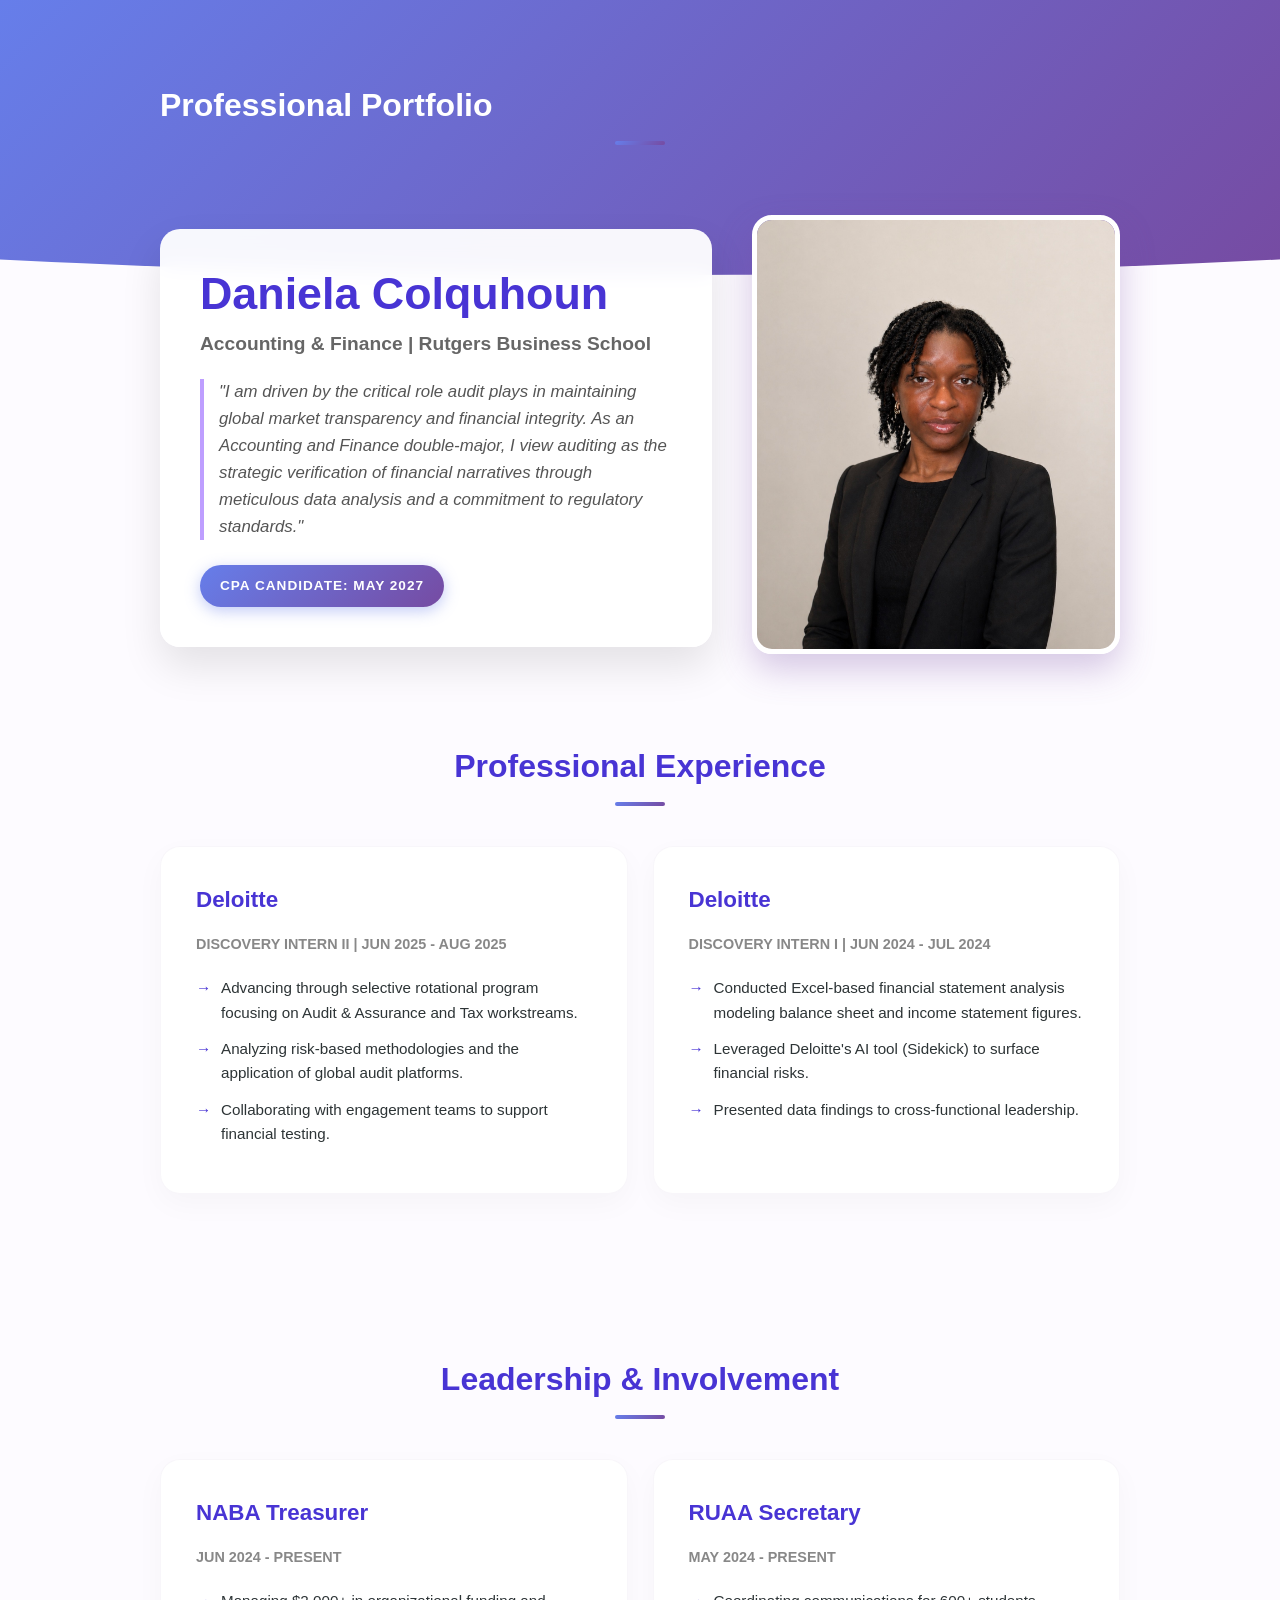
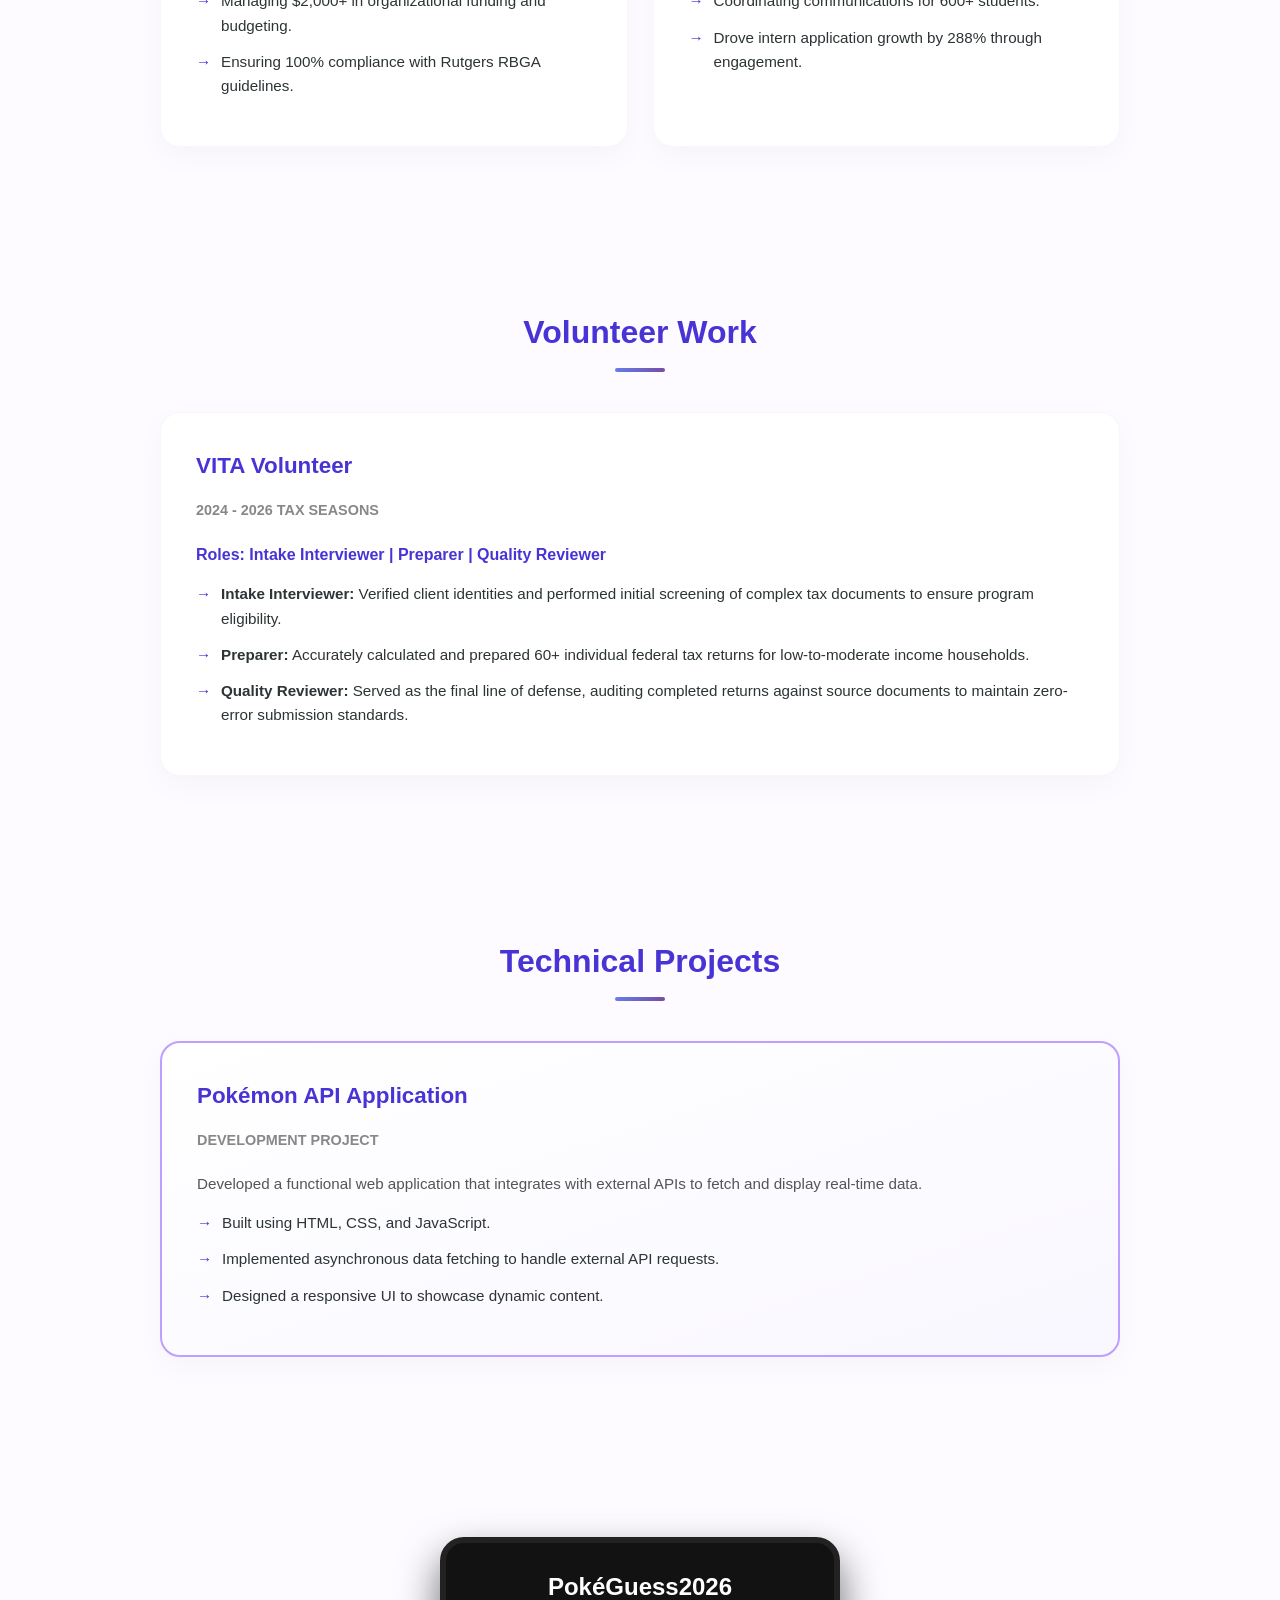
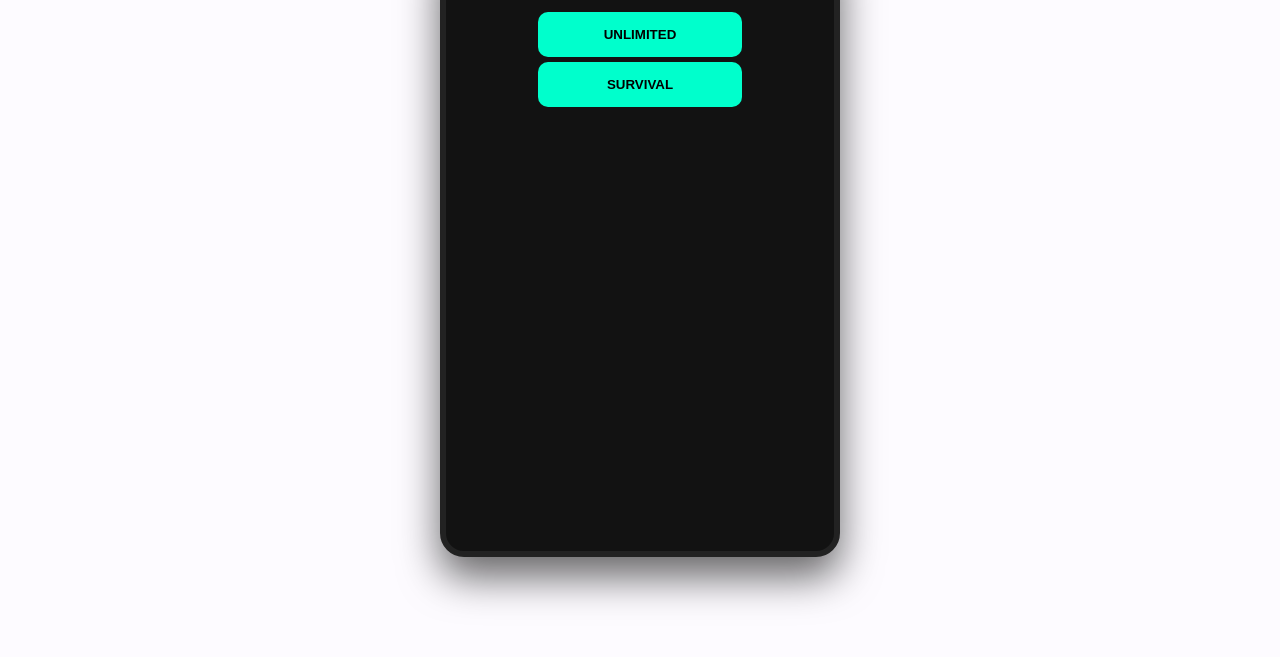
==== commit bfb52851: "Update index.html" ====
--- a/index.html
+++ b/index.html
@@ -281,70 +281,69 @@
         </div>
     </section>
 
-<div id="poke-mini-app">
-    <div id="start-screen" class="game-screen">
-        <h1 class="game-title">PokéGuess<span>2026</span></h1>
-        <div class="mode-select">
-            <button class="mode-btn" onclick="setMode('unlimited')">UNLIMITED</button>
-            <button class="mode-btn" onclick="setMode('timed')">SURVIVAL</button>
-        </div>
-        <div id="filter-settings" class="hidden">
-            <div class="filter-group">
-                <label>Region</label>
-                <select id="region-filter">
-                    <option value="all">All Generations</option>
-                    <option value="1">Kanto (Gen 1)</option>
-                    <option value="9">Paldea (Gen 9)</option>
-                    <option value="10">Winds & Waves (Gen 10)</option>
-                </select>
-            </div>
-            <div class="filter-group">
-                <label>Type</label>
-                <select id="type-filter"><option value="all">Any Type</option><option value="fire">Fire</option></select>
-            </div>
-            <button class="start-btn" onclick="startGame()">START QUIZ</button>
-        </div>
+    <section id="game-viewport">
+    <div id="poke-mini-app">
+        
+        <div id="start-screen" class="game-screen">
+            <h1 class="game-title">PokéGuess<span>2026</span></h1>
+            
+            <div class="mode-select">
+                <button class="mode-btn" onclick="setMode('unlimited')">UNLIMITED</button>
+                <button class="mode-btn" onclick="setMode('timed')">SURVIVAL</button>
+            </div>
+
+            <div id="filter-settings" class="hidden">
+                <div class="filter-group">
+                    <label>Region</label>
+                    <select id="region-filter">
+                        <option value="all">All Generations</option>
+                        <option value="1">Kanto (Gen 1)</option>
+                        <option value="9">Paldea (Gen 9)</option>
+                        <option value="10">Winds & Waves (Gen 10)</option>
+                    </select>
+                </div>
+                <div class="filter-group">
+                    <label>Type</label>
+                    <select id="type-filter">
+                        <option value="all">Any Type</option>
+                        <option value="fire">Fire</option>
+                        <option value="water">Water</option>
+                    </select>
+                </div>
+                <button class="start-btn" onclick="startGame()">START QUIZ</button>
+            </div>
+        </div>
+
+        <div id="game-container" class="game-screen hidden">
+            <div class="stats-bar">
+                <div id="lives-display">❤️❤️❤️</div>
+                <div id="timer-wrapper" class="hidden">⏳ <span id="timer-display">10</span>s</div>
+                <div class="streak-pill">🔥 <span id="current-score">0</span></div>
+            </div>
+            <div class="canvas">
+                <img id="poke-sprite" class="silhouette" src="">
+            </div>
+            <div id="button-grid"></div>
+        </div>
+
+        <div id="game-over-screen" class="game-screen hidden">
+            <div class="game-over-content">
+                <h2 class="streak-header">STREAK BROKEN!</h2>
+                <h1 class="game-over-title">GAME OVER</h1>
+                <img src="leavanny_sad.png" alt="Sad Leavanny" class="sad-img">
+                <div class="final-stats">
+                    <p>Streak: <span id="final-score">0</span></p>
+                </div>
+                <button class="retry-btn" onclick="location.reload()">RETRY</button>
+            </div>
+        </div>
+
     </div>
-
-    <div id="game-container" class="game-screen hidden">
-        <div class="stats-bar">
-            <div id="lives-display">❤️❤️❤️</div>
-            <div id="timer-wrapper" class="hidden">⏳ <span id="timer-display">10</span>s</div>
-            <div class="streak-pill">🔥 <span id="current-score">0</span></div>
-        </div>
-        <div class="canvas"><img id="poke-sprite" class="silhouette" src=""></div>
-        <div id="button-grid"></div>
-    </div>
-
-    <div id="game-over-screen" class="game-screen hidden">
-        <div class="game-over-content">
-            <h2 class="streak-header">STREAK BROKEN!</h2>
-            <h1 class="game-over-title">GAME OVER</h1>
-            <img src="leavanny_sad.png" alt="Sad Leavanny" class="sad-img">
-            <div class="final-stats">
-                <p>Streak: <span id="final-score">0</span></p>
-            </div>
-            <button class="retry-btn" onclick="location.reload()">RETRY</button>
-        </div>
-    </div>
-</div>
-
+</section>
 <link rel="stylesheet" href="game-style.css">
 <script src="game-logic.js"></script>
+
     
-    <section id="contact" class="reveal">
-        <h2>Ready to connect?</h2>
-        <div class="btn-group">
-            <a href="mailto:daniela.colquhoun@gmail.com" class="btn">Email Daniela</a>
-            <a href="https://linkedin.com/in/daniela-colquhoun" target="_blank" class="btn btn-outline">LinkedIn Profile</a>
-        </div>
-    </section>
-
-    <footer>
-        <p>&copy; 2026 Daniela Colquhoun.</p>
-    </footer>
-</div>
-
 <script>
     function reveal() {
         var reveals = document.querySelectorAll(".reveal");
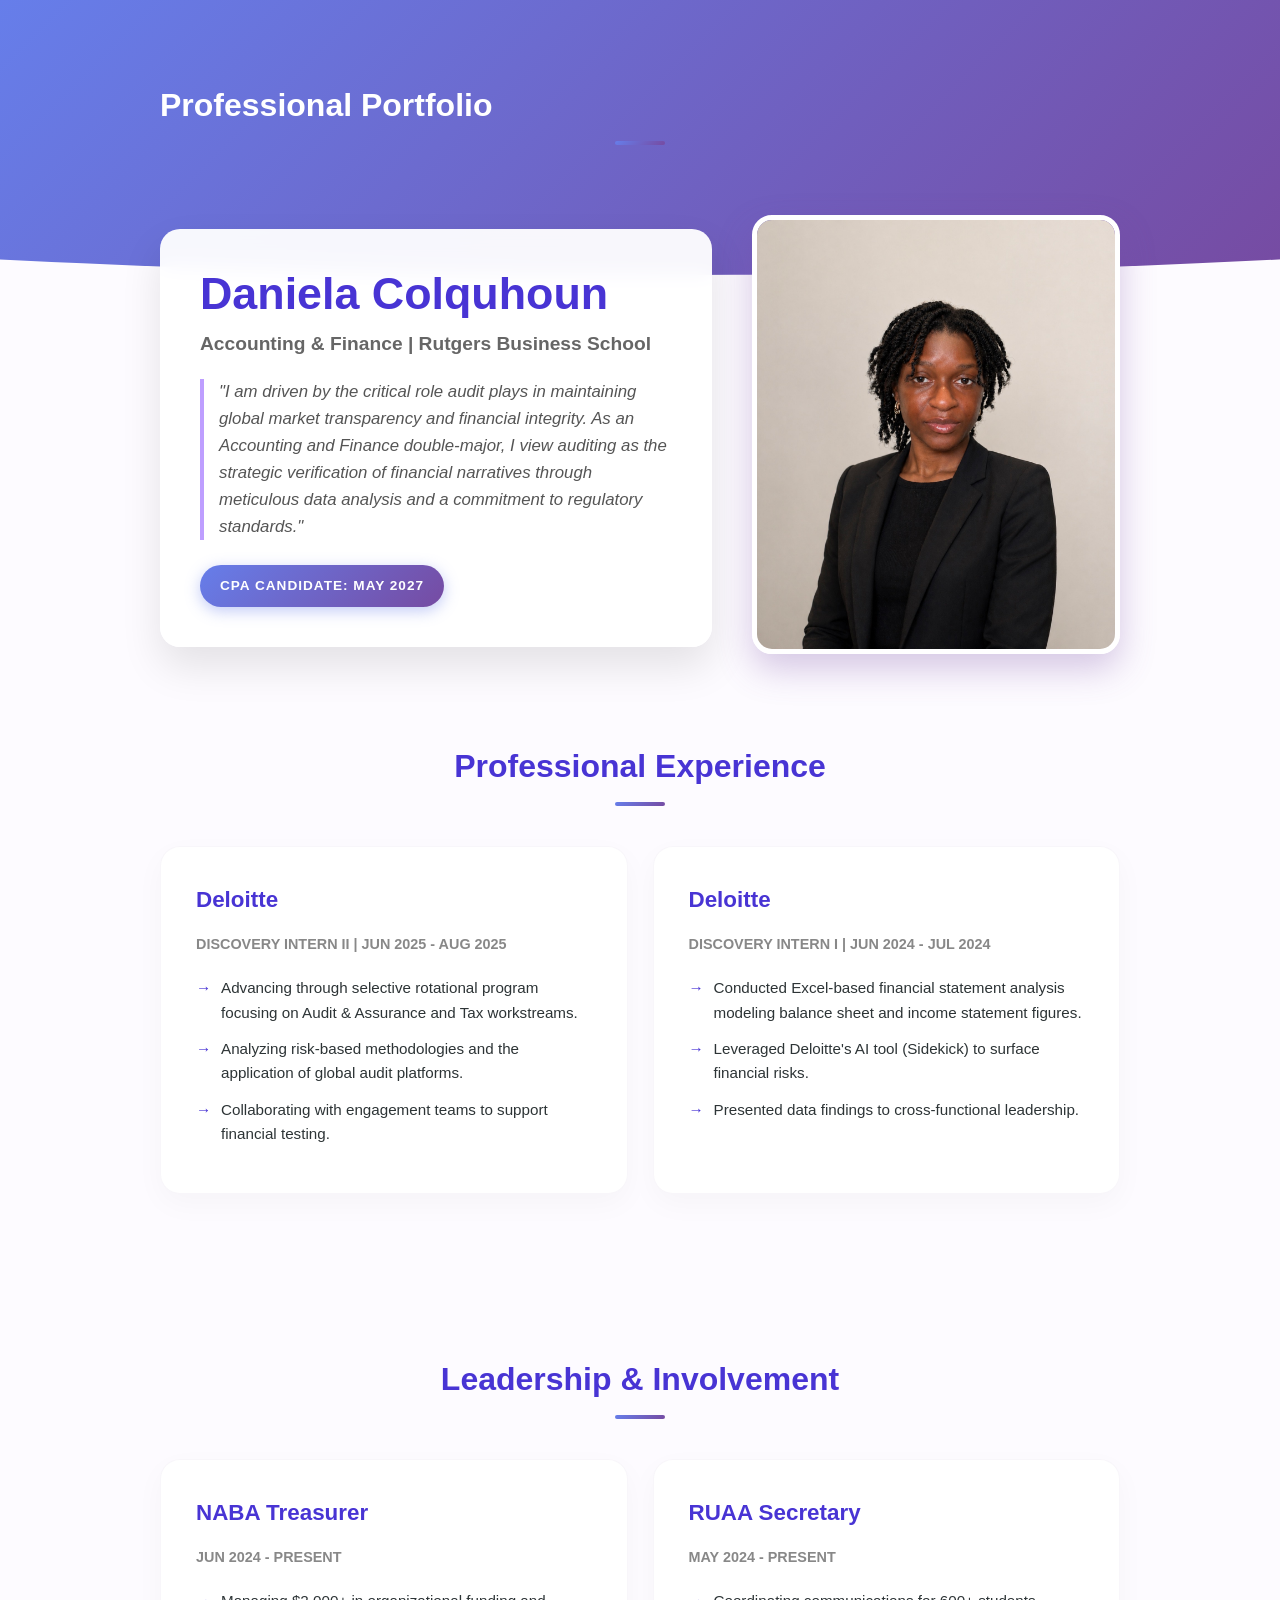
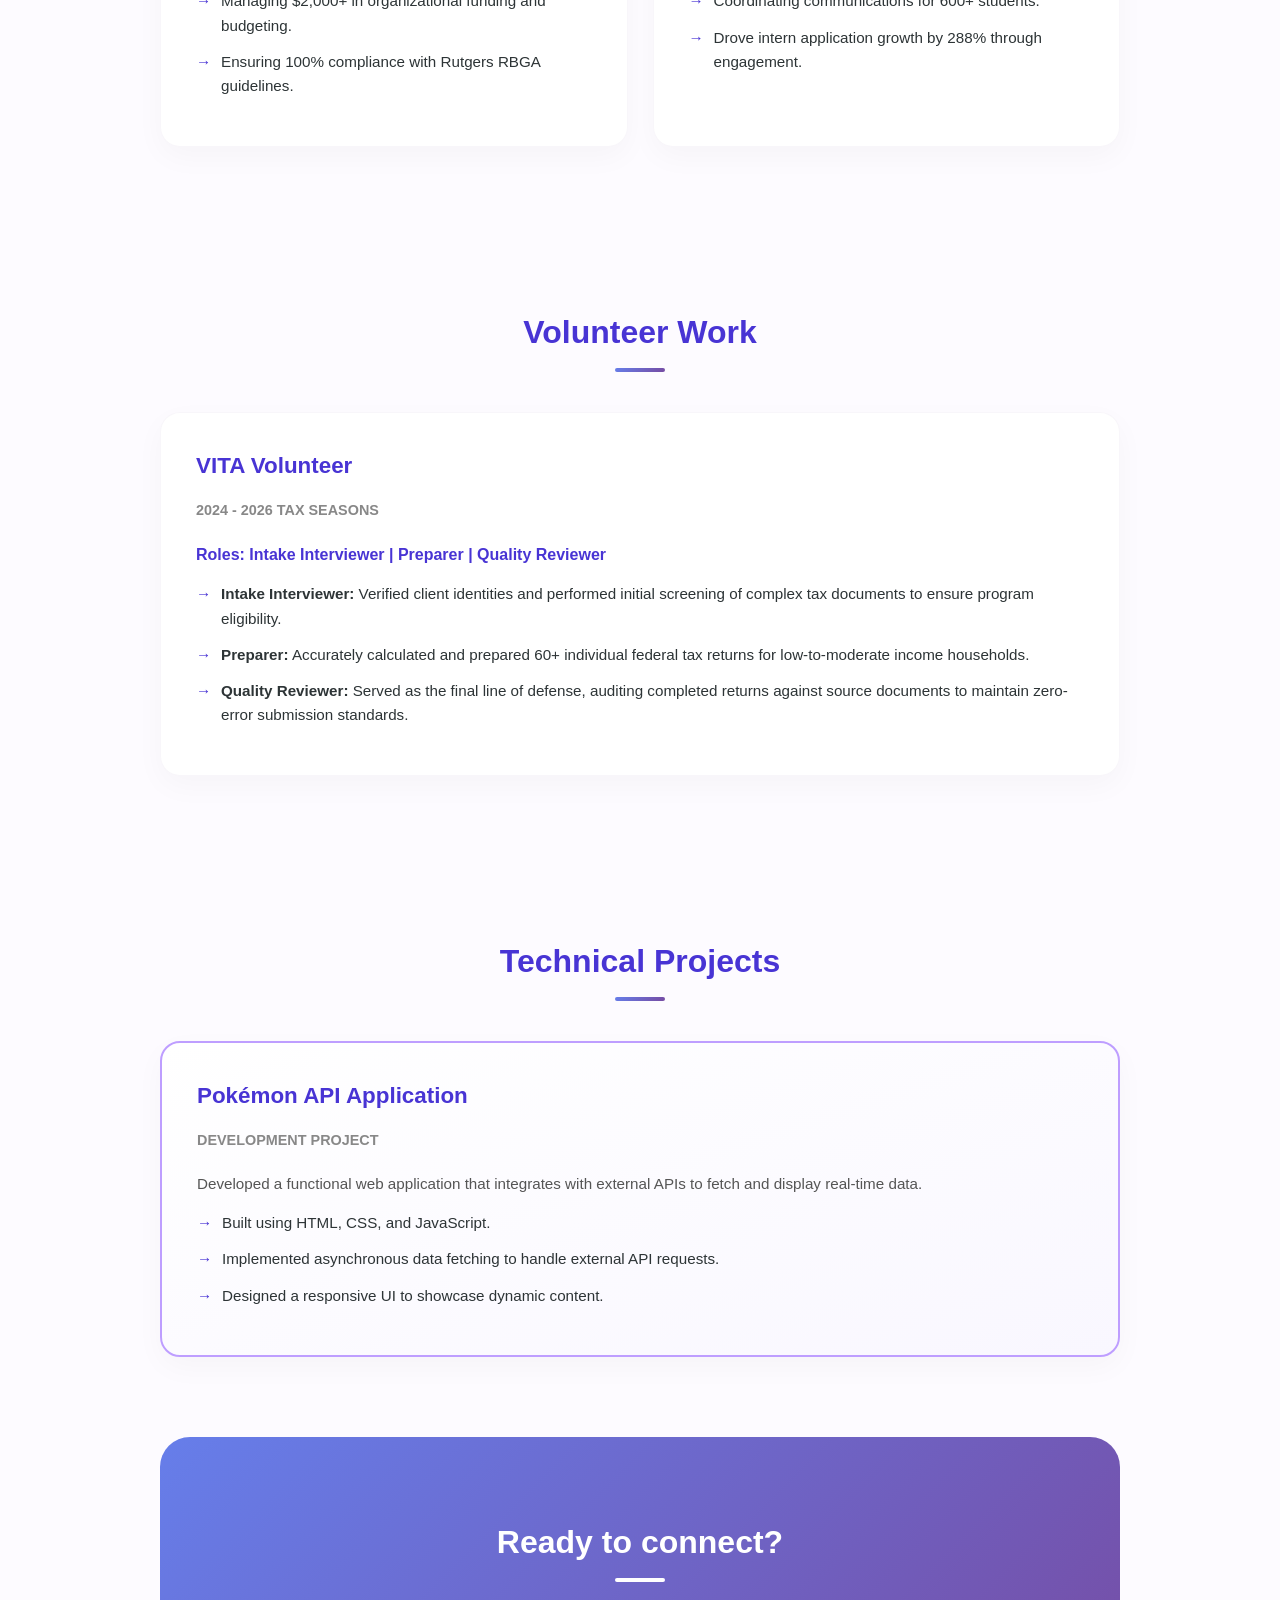
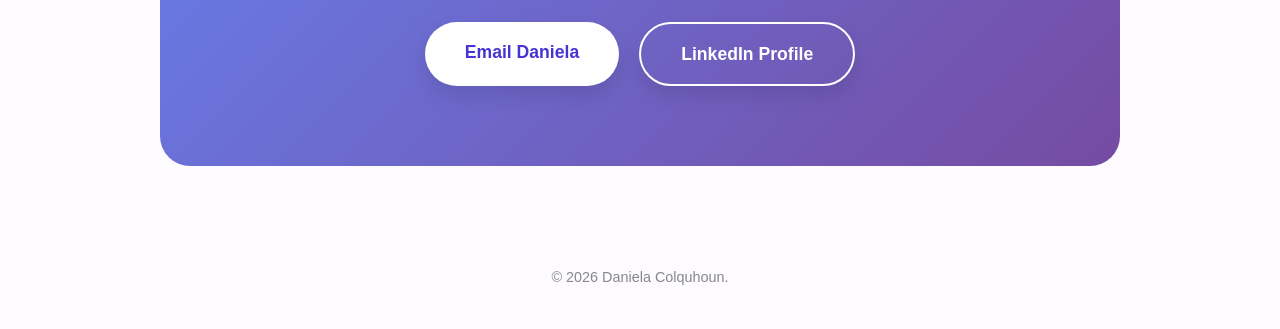
==== commit 54e91521: "Add files via upload" ====
--- a/index.html
+++ b/index.html
@@ -281,69 +281,19 @@
         </div>
     </section>
 
-    <section id="game-viewport">
-    <div id="poke-mini-app">
-        
-        <div id="start-screen" class="game-screen">
-            <h1 class="game-title">PokéGuess<span>2026</span></h1>
-            
-            <div class="mode-select">
-                <button class="mode-btn" onclick="setMode('unlimited')">UNLIMITED</button>
-                <button class="mode-btn" onclick="setMode('timed')">SURVIVAL</button>
-            </div>
-
-            <div id="filter-settings" class="hidden">
-                <div class="filter-group">
-                    <label>Region</label>
-                    <select id="region-filter">
-                        <option value="all">All Generations</option>
-                        <option value="1">Kanto (Gen 1)</option>
-                        <option value="9">Paldea (Gen 9)</option>
-                        <option value="10">Winds & Waves (Gen 10)</option>
-                    </select>
-                </div>
-                <div class="filter-group">
-                    <label>Type</label>
-                    <select id="type-filter">
-                        <option value="all">Any Type</option>
-                        <option value="fire">Fire</option>
-                        <option value="water">Water</option>
-                    </select>
-                </div>
-                <button class="start-btn" onclick="startGame()">START QUIZ</button>
-            </div>
-        </div>
-
-        <div id="game-container" class="game-screen hidden">
-            <div class="stats-bar">
-                <div id="lives-display">❤️❤️❤️</div>
-                <div id="timer-wrapper" class="hidden">⏳ <span id="timer-display">10</span>s</div>
-                <div class="streak-pill">🔥 <span id="current-score">0</span></div>
-            </div>
-            <div class="canvas">
-                <img id="poke-sprite" class="silhouette" src="">
-            </div>
-            <div id="button-grid"></div>
-        </div>
-
-        <div id="game-over-screen" class="game-screen hidden">
-            <div class="game-over-content">
-                <h2 class="streak-header">STREAK BROKEN!</h2>
-                <h1 class="game-over-title">GAME OVER</h1>
-                <img src="leavanny_sad.png" alt="Sad Leavanny" class="sad-img">
-                <div class="final-stats">
-                    <p>Streak: <span id="final-score">0</span></p>
-                </div>
-                <button class="retry-btn" onclick="location.reload()">RETRY</button>
-            </div>
-        </div>
-
-    </div>
-</section>
-<link rel="stylesheet" href="game-style.css">
-<script src="game-logic.js"></script>
-
-    
+    <section id="contact" class="reveal">
+        <h2>Ready to connect?</h2>
+        <div class="btn-group">
+            <a href="mailto:daniela.colquhoun@gmail.com" class="btn">Email Daniela</a>
+            <a href="https://linkedin.com/in/daniela-colquhoun" target="_blank" class="btn btn-outline">LinkedIn Profile</a>
+        </div>
+    </section>
+
+    <footer>
+        <p>&copy; 2026 Daniela Colquhoun.</p>
+    </footer>
+</div>
+
 <script>
     function reveal() {
         var reveals = document.querySelectorAll(".reveal");
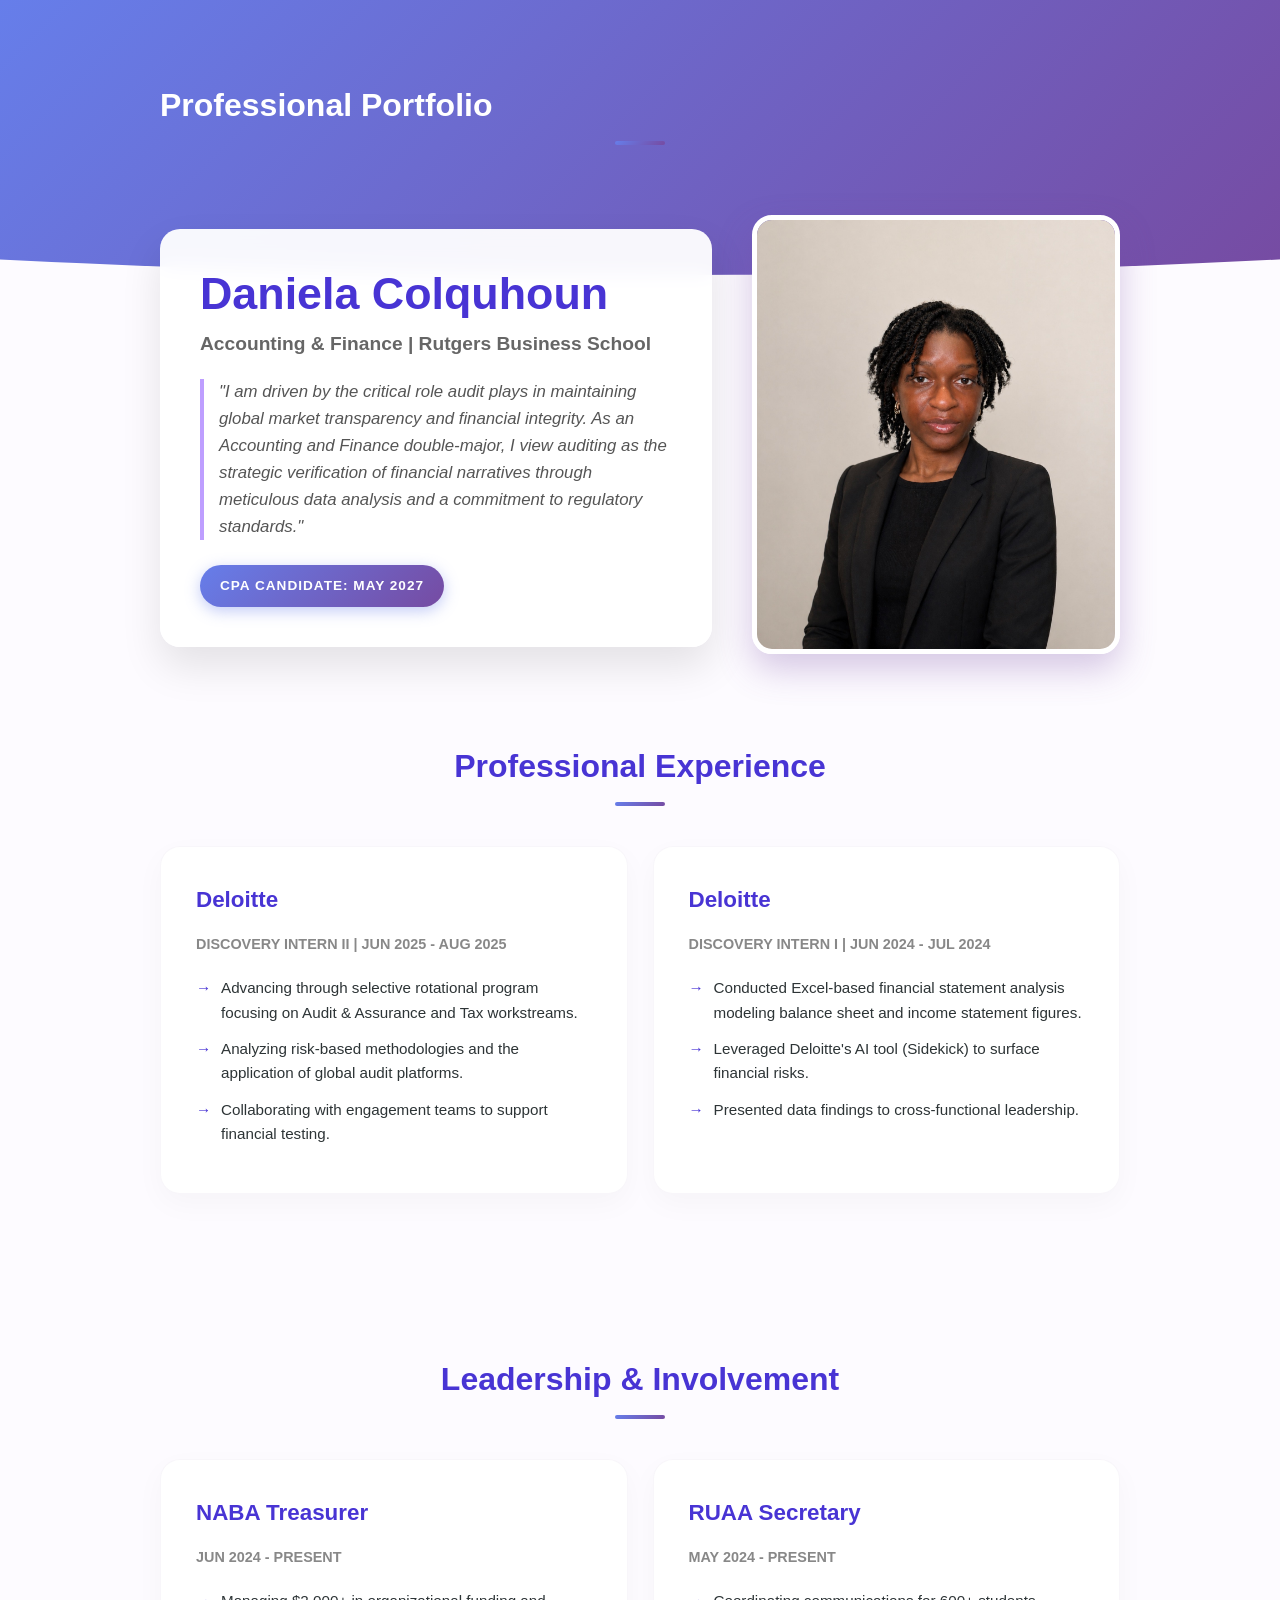
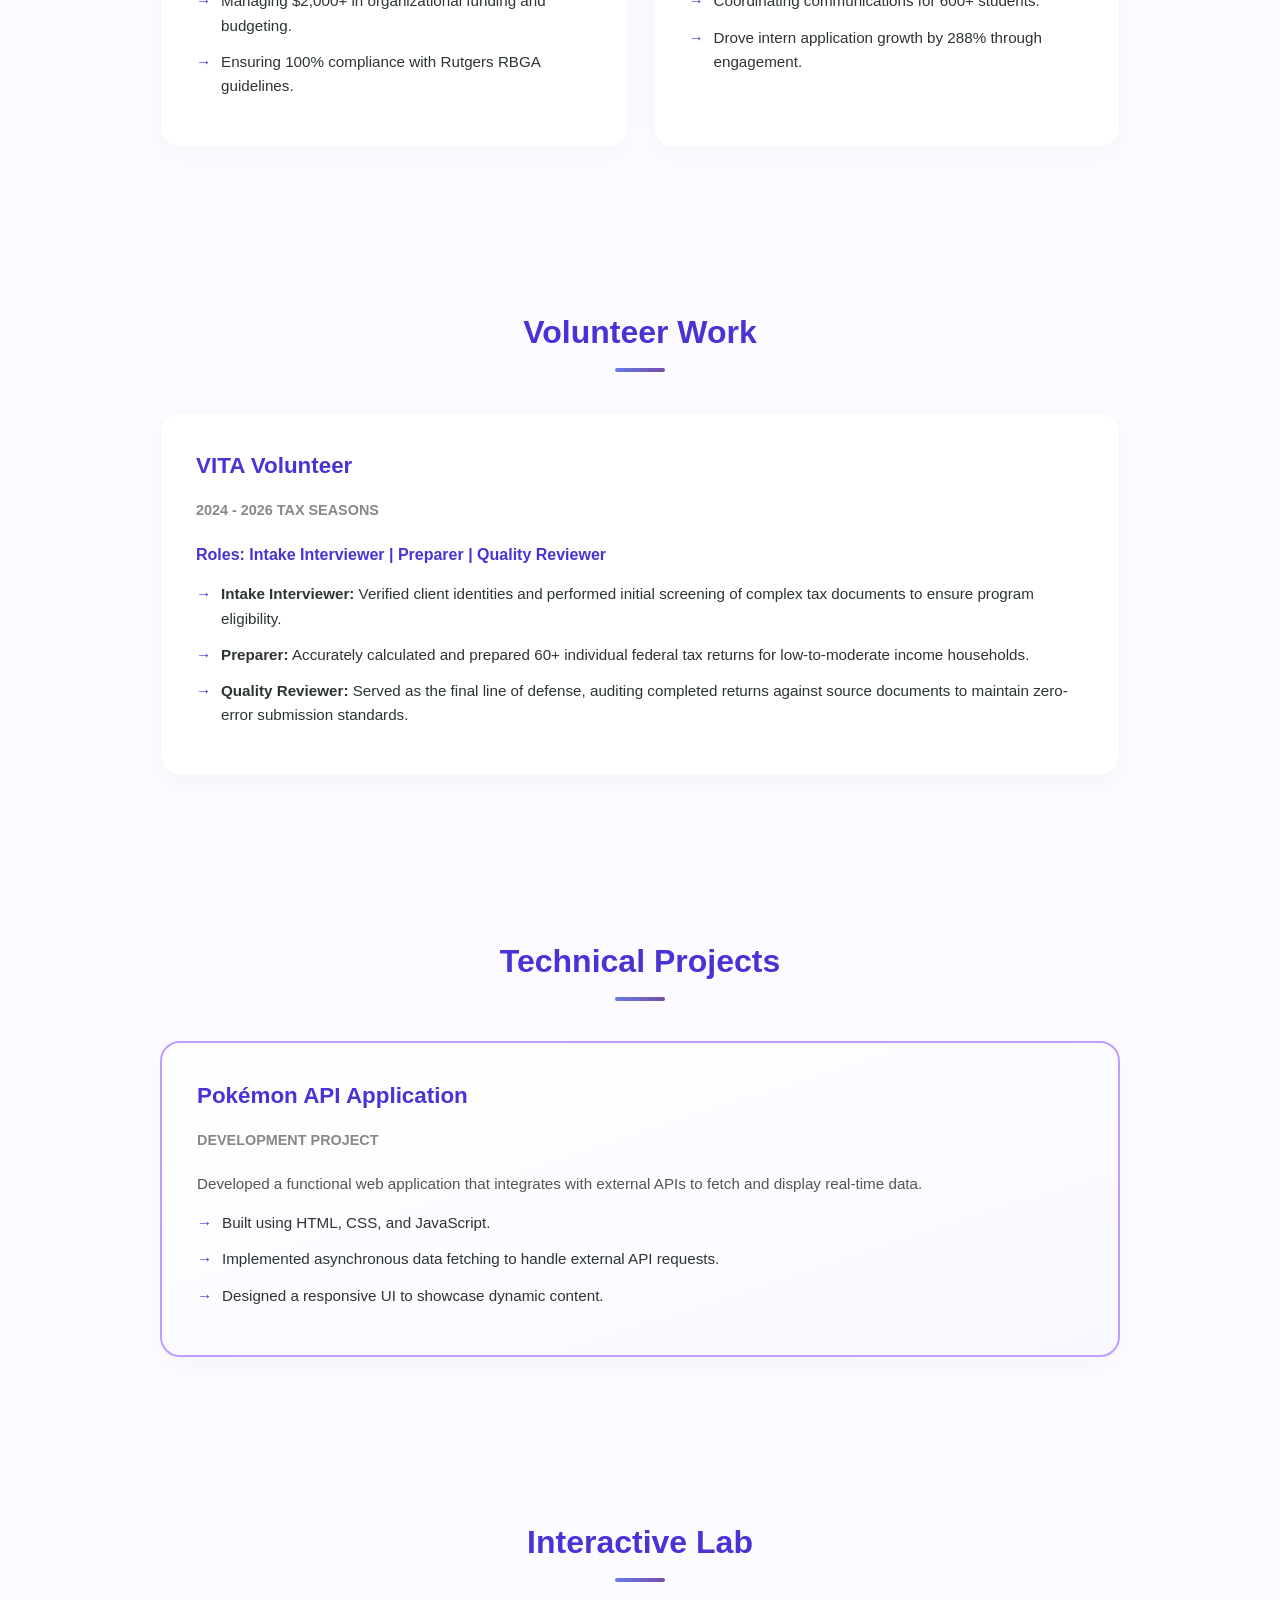
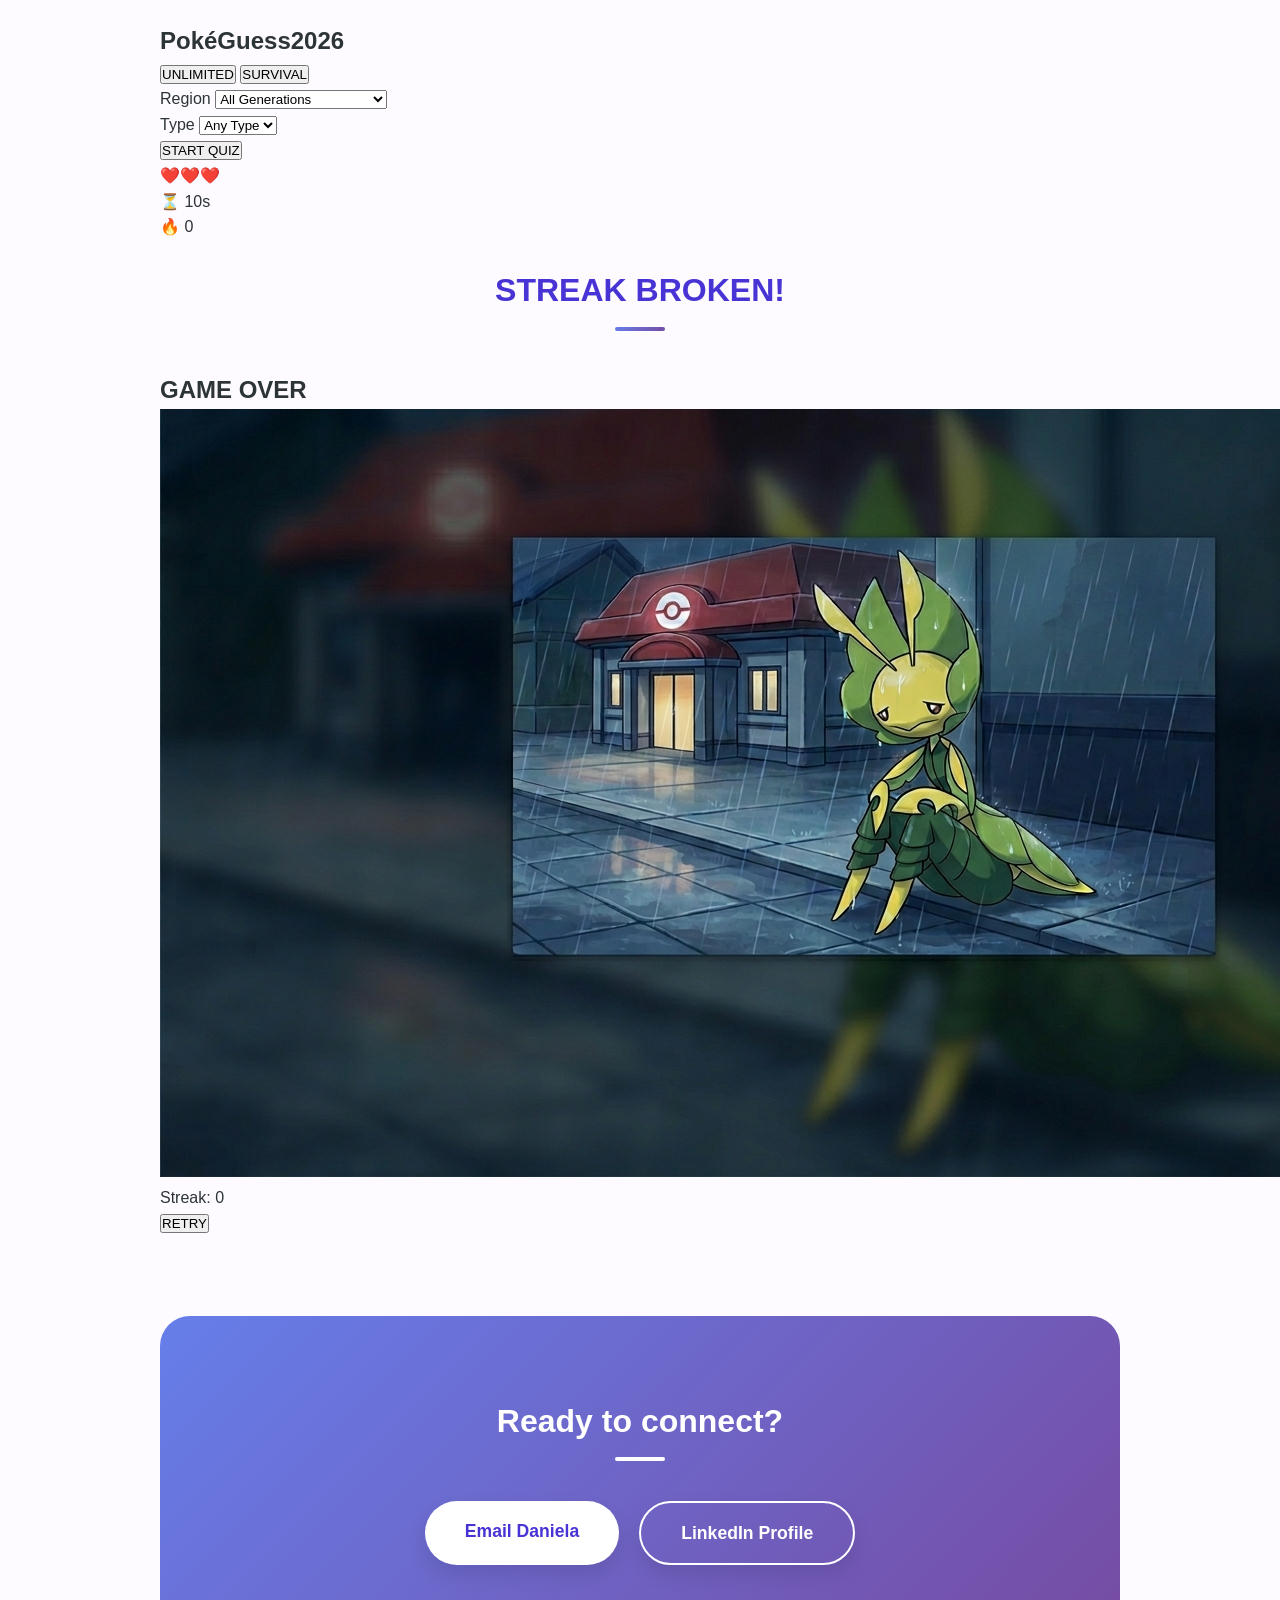
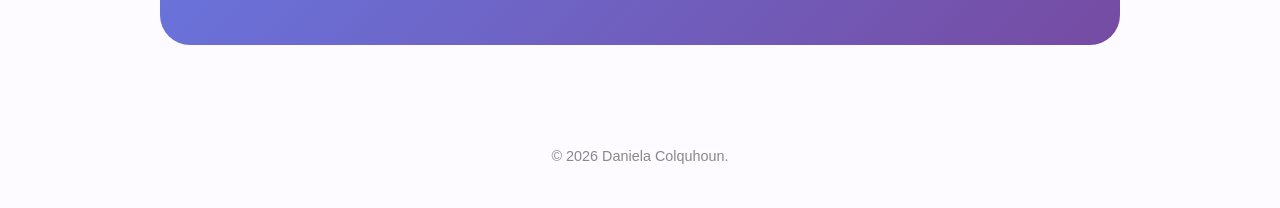
==== commit 37bd9266: "Update index.html" ====
--- a/index.html
+++ b/index.html
@@ -281,6 +281,77 @@
         </div>
     </section>
 
+    <section id="pokemon-game">
+    <h2 class="reveal">Interactive Lab</h2>
+    <div id="poke-mini-app">
+        <div id="start-screen" class="game-screen">
+            <h1 class="game-title">PokéGuess<span>2026</span></h1>
+            <div class="mode-select">
+                <button class="mode-btn" onclick="setMode('unlimited')">UNLIMITED</button>
+                <button class="mode-btn" onclick="setMode('timed')">SURVIVAL</button>
+            </div>
+            <div id="filter-settings" class="hidden">
+                <div class="filter-group">
+                    <label>Region</label>
+                    <select id="region-filter">
+                        <option value="all">All Generations</option>
+                        <option value="1">Kanto (Gen 1)</option>
+                        <option value="2">Johto (Gen 2)</option>
+                        <option value="3">Hoenn (Gen 3)</option>
+                        <option value="4">Sinnoh (Gen 4)</option>
+                        <option value="5">Unova (Gen 5)</option>
+                        <option value="6">Kalos (Gen 6)</option>
+                        <option value="7">Alola (Gen 7)</option>
+                        <option value="8">Galar (Gen 8)</option>
+                        <option value="9">Paldea (Gen 9)</option>
+                        <option value="10">Winds & Waves (Gen 10)</option>
+                    </select>
+                </div>
+                <div class="filter-group">
+                    <label>Type</label>
+                    <select id="type-filter">
+                        <option value="all">Any Type</option>
+                        <option value="normal">Normal</option><option value="fire">Fire</option>
+                        <option value="water">Water</option><option value="grass">Grass</option>
+                        <option value="electric">Electric</option><option value="ice">Ice</option>
+                        <option value="fighting">Fighting</option><option value="poison">Poison</option>
+                        <option value="ground">Ground</option><option value="flying">Flying</option>
+                        <option value="psychic">Psychic</option><option value="bug">Bug</option>
+                        <option value="rock">Rock</option><option value="ghost">Ghost</option>
+                        <option value="dragon">Dragon</option><option value="dark">Dark</option>
+                        <option value="steel">Steel</option><option value="fairy">Fairy</option>
+                    </select>
+                </div>
+                <button class="start-btn" onclick="startGame()">START QUIZ</button>
+            </div>
+        </div>
+
+        <div id="game-container" class="game-screen hidden">
+            <div class="stats-bar">
+                <div id="lives-display">❤️❤️❤️</div>
+                <div id="timer-wrapper" class="hidden">⏳ <span id="timer-display">10</span>s</div>
+                <div class="streak-pill">🔥 <span id="current-score">0</span></div>
+            </div>
+            <div class="canvas"><img id="poke-sprite" class="silhouette" src=""></div>
+            <div id="button-grid"></div>
+        </div>
+
+        <div id="game-over-screen" class="game-screen hidden">
+            <div class="game-over-content">
+                <h2 class="streak-header">STREAK BROKEN!</h2>
+                <h1 class="game-over-title">GAME OVER</h1>
+                <img src="leavanny_sad.png" alt="Sad Leavanny" class="sad-img">
+                <div class="final-stats">
+                    <p>Streak: <span id="final-score">0</span></p>
+                </div>
+                <button class="retry-btn" onclick="location.reload()">RETRY</button>
+            </div>
+        </div>
+    </div>
+</section>
+<link rel="stylesheet" href="game-style.css">
+<script src="game-logic.js"></script>
+    
     <section id="contact" class="reveal">
         <h2>Ready to connect?</h2>
         <div class="btn-group">
